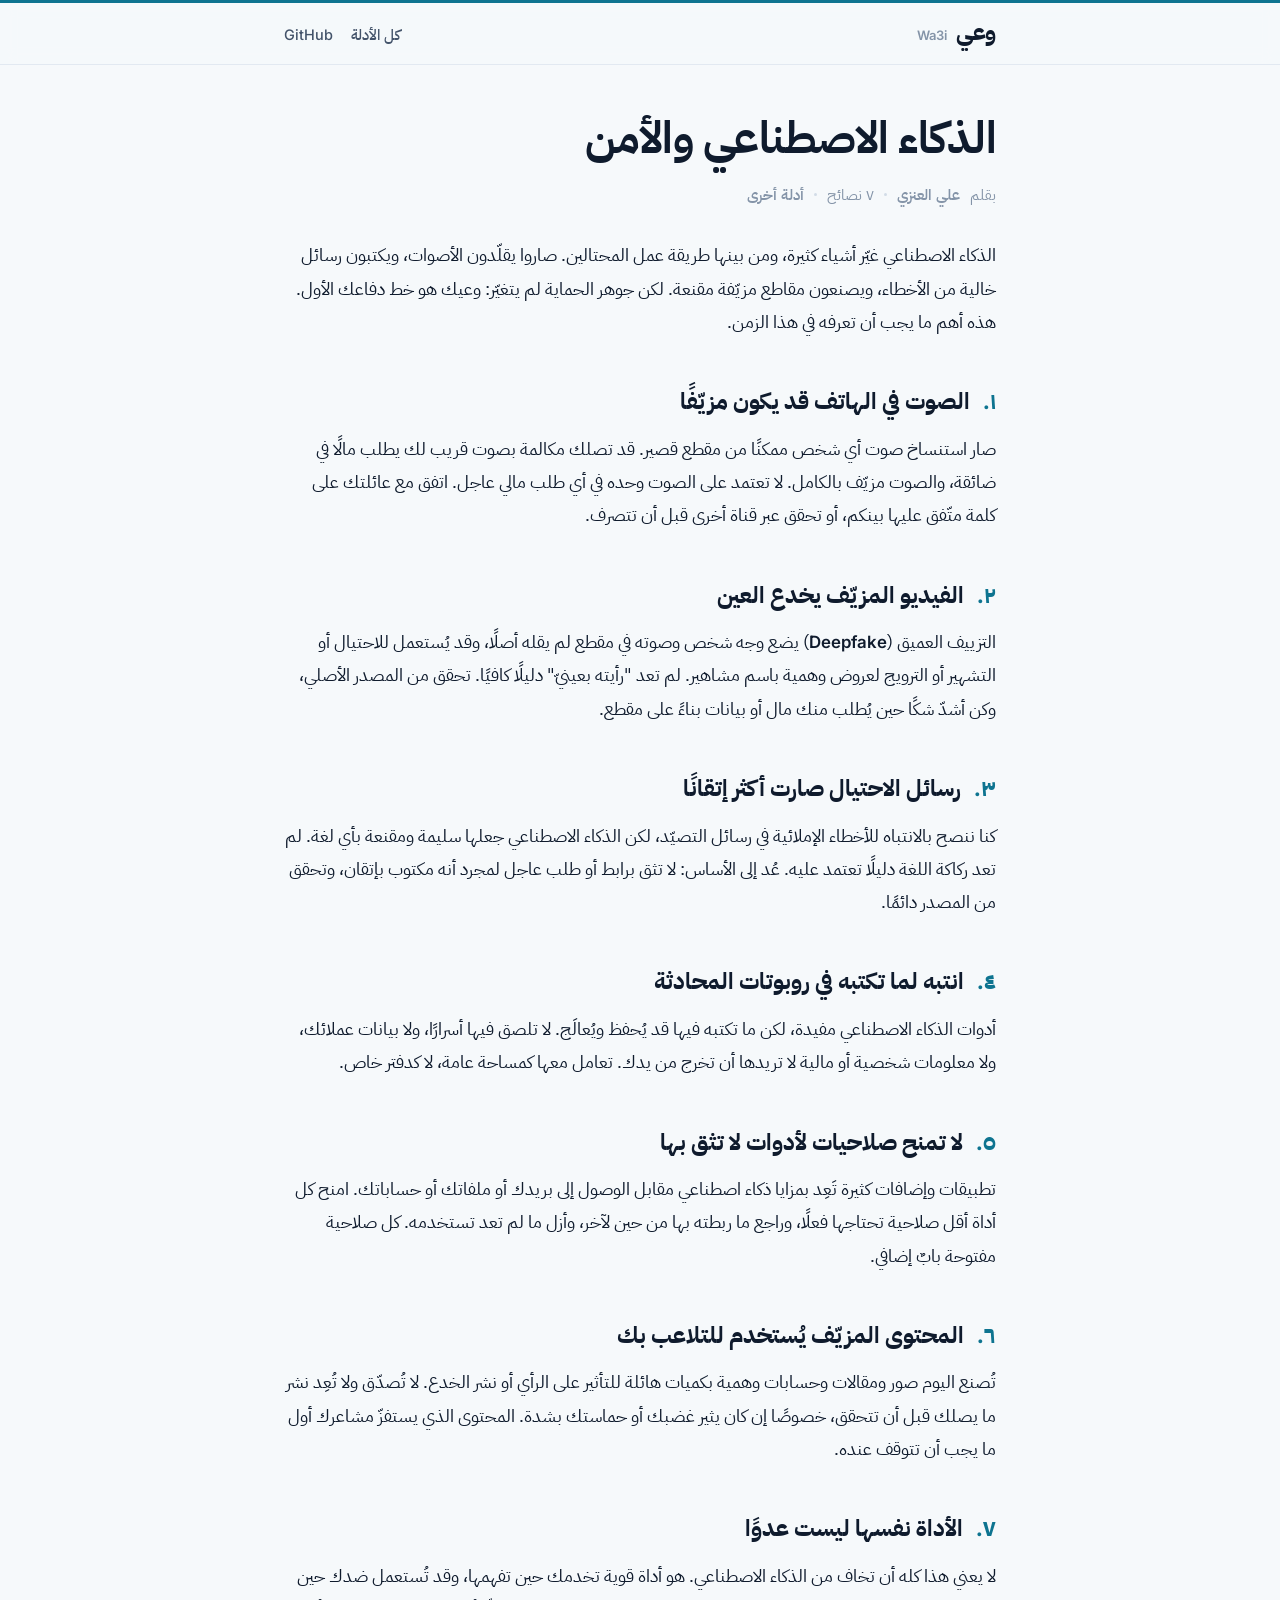
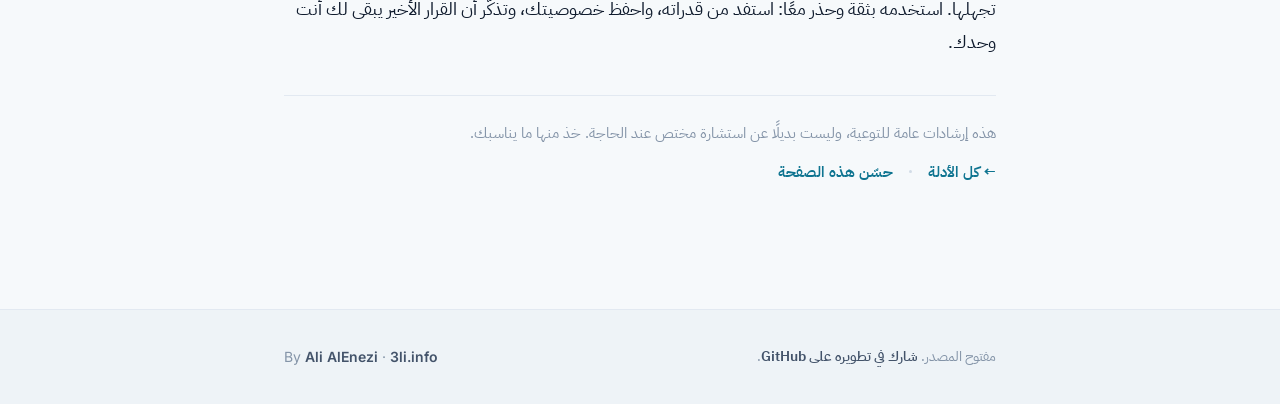
==== content/ai-security.html @ 2d537840 "Enrich the whole guide and rewrite it in a human, natural Arabic voice - Concepts expanded 10 to 20," ====
<!doctype html>
<html lang="ar" dir="rtl"><head>
<meta charset="utf-8">
<meta name="viewport" content="width=device-width, initial-scale=1">
<title>الذكاء الاصطناعي والأمن | وعي</title>
<meta name="description" content="سبع نصائح لزمن الذكاء الاصطناعي: من الأصوات والفيديوهات المزيّفة ورسائل الاحتيال المتقنة، إلى ما يجب ألا تكتبه في روبوتات المحادثة.">
<meta property="og:title" content="الذكاء الاصطناعي والأمن | وعي">
<meta property="og:description" content="سبع نصائح لزمن الذكاء الاصطناعي: من الأصوات والفيديوهات المزيّفة ورسائل الاحتيال المتقنة، إلى ما يجب ألا تكتبه في روبوتات المحادثة.">
<meta property="og:type" content="website">
<meta property="og:locale" content="ar_AR">
<meta property="og:image" content="https://siteq8.github.io/Wa3i/og.png">
<meta name="twitter:card" content="summary_large_image">
<meta name="twitter:image" content="https://siteq8.github.io/Wa3i/og.png">
<link rel="preconnect" href="https://fonts.googleapis.com">
<link rel="preconnect" href="https://fonts.gstatic.com" crossorigin>
<link href="https://fonts.googleapis.com/css2?family=IBM+Plex+Sans+Arabic:wght@400;500;600;700&family=Inter:wght@400;500;600;700&display=swap" rel="stylesheet">
<link rel="stylesheet" href="../style.css">
</head>
<body>
<div class="topbar"><div class="wrap"><a class="brand" href="../"><span class="ar-name">وعي</span><span class="lat">Wa3i</span></a><nav class="topnav"><a href="../">كل الأدلة</a><a href="https://github.com/SiteQ8/Wa3i">GitHub</a></nav></div></div>
<main class="wrap prose">
<h1>الذكاء الاصطناعي والأمن</h1>
<div class="byline">بقلم <a href="https://github.com/SiteQ8">علي العنزي</a><span class="dot"></span>٧ نصائح<span class="dot"></span><a href="../">أدلة أخرى</a></div>
<p>الذكاء الاصطناعي غيّر أشياء كثيرة، ومن بينها طريقة عمل المحتالين. صاروا يقلّدون الأصوات، ويكتبون رسائل خالية من الأخطاء، ويصنعون مقاطع مزيّفة مقنعة. لكن جوهر الحماية لم يتغيّر: وعيك هو خط دفاعك الأول. هذه أهم ما يجب أن تعرفه في هذا الزمن.</p>
<h2><span class="n">١.</span> الصوت في الهاتف قد يكون مزيّفًا</h2>
<p>صار استنساخ صوت أي شخص ممكنًا من مقطع قصير. قد تصلك مكالمة بصوت قريب لك يطلب مالًا في ضائقة، والصوت مزيّف بالكامل. لا تعتمد على الصوت وحده في أي طلب مالي عاجل. اتفق مع عائلتك على كلمة متّفق عليها بينكم، أو تحقق عبر قناة أخرى قبل أن تتصرف.</p>
<h2><span class="n">٢.</span> الفيديو المزيّف يخدع العين</h2>
<p>التزييف العميق (<span class="en">Deepfake</span>) يضع وجه شخص وصوته في مقطع لم يقله أصلًا، وقد يُستعمل للاحتيال أو التشهير أو الترويج لعروض وهمية باسم مشاهير. لم تعد "رأيته بعينيّ" دليلًا كافيًا. تحقق من المصدر الأصلي، وكن أشدّ شكًا حين يُطلب منك مال أو بيانات بناءً على مقطع.</p>
<h2><span class="n">٣.</span> رسائل الاحتيال صارت أكثر إتقانًا</h2>
<p>كنا ننصح بالانتباه للأخطاء الإملائية في رسائل التصيّد، لكن الذكاء الاصطناعي جعلها سليمة ومقنعة بأي لغة. لم تعد ركاكة اللغة دليلًا تعتمد عليه. عُد إلى الأساس: لا تثق برابط أو طلب عاجل لمجرد أنه مكتوب بإتقان، وتحقق من المصدر دائمًا.</p>
<h2><span class="n">٤.</span> انتبه لما تكتبه في روبوتات المحادثة</h2>
<p>أدوات الذكاء الاصطناعي مفيدة، لكن ما تكتبه فيها قد يُحفظ ويُعالَج. لا تلصق فيها أسرارًا، ولا بيانات عملائك، ولا معلومات شخصية أو مالية لا تريدها أن تخرج من يدك. تعامل معها كمساحة عامة، لا كدفتر خاص.</p>
<h2><span class="n">٥.</span> لا تمنح صلاحيات لأدوات لا تثق بها</h2>
<p>تطبيقات وإضافات كثيرة تَعِد بمزايا ذكاء اصطناعي مقابل الوصول إلى بريدك أو ملفاتك أو حساباتك. امنح كل أداة أقل صلاحية تحتاجها فعلًا، وراجع ما ربطته بها من حين لآخر، وأزل ما لم تعد تستخدمه. كل صلاحية مفتوحة بابٌ إضافي.</p>
<h2><span class="n">٦.</span> المحتوى المزيّف يُستخدم للتلاعب بك</h2>
<p>تُصنع اليوم صور ومقالات وحسابات وهمية بكميات هائلة للتأثير على الرأي أو نشر الخدع. لا تُصدّق ولا تُعِد نشر ما يصلك قبل أن تتحقق، خصوصًا إن كان يثير غضبك أو حماستك بشدة. المحتوى الذي يستفزّ مشاعرك أول ما يجب أن تتوقف عنده.</p>
<h2><span class="n">٧.</span> الأداة نفسها ليست عدوًا</h2>
<p>لا يعني هذا كله أن تخاف من الذكاء الاصطناعي. هو أداة قوية تخدمك حين تفهمها، وقد تُستعمل ضدك حين تجهلها. استخدمه بثقة وحذر معًا: استفد من قدراته، واحفظ خصوصيتك، وتذكّر أن القرار الأخير يبقى لك أنت وحدك.</p>
<div class="pagefoot"><div class="row"><span class="grow">هذه إرشادات عامة للتوعية، وليست بديلًا عن استشارة مختص عند الحاجة. خذ منها ما يناسبك.</span></div><div class="row" style="margin-top:12px"><a href="../">&larr; كل الأدلة</a><span class="dot" style="width:3px;height:3px;border-radius:50%;background:var(--line2)"></span><a href="https://github.com/SiteQ8/Wa3i/edit/main/content/ai-security.md">حسّن هذه الصفحة</a></div></div>
</main>
<footer class="sitefoot"><div class="wrap"><span>مفتوح المصدر. <a href="https://github.com/SiteQ8/Wa3i">شارك في تطويره على GitHub</a>.</span><span class="lat">By <a href="https://github.com/SiteQ8">Ali AlEnezi</a> &middot; <a href="https://3li.info">3li.info</a></span></div></footer>
</body></html>
---- style.css ----
:root{
  --bg:#f6f9fb; --bg2:#eef3f7; --surface:#ffffff; --ink:#0f1b2d; --soft:#43536a;
  --muted:#8494a8; --line:#e2e9f1; --line2:#d2dce7;
  --teal:#0e7490; --teal-soft:#0891b2; --teal-wash:#e6f3f7; --teal-mid:#7cc3d6;
  --amber:#ea580c; --amber-soft:#f97316; --amber-wash:#fff2e8;
  --ar:'IBM Plex Sans Arabic','Cairo','Segoe UI',Tahoma,sans-serif;
  --latin:'Inter','IBM Plex Sans Arabic',-apple-system,Segoe UI,sans-serif;
}
*{margin:0;padding:0;box-sizing:border-box}
html{scroll-behavior:smooth;-webkit-text-size-adjust:100%}
body{background:var(--bg);color:var(--ink);font-family:var(--ar);font-size:18px;line-height:1.85;-webkit-font-smoothing:antialiased;text-align:right}
a{color:var(--teal);text-decoration:none}
a:hover{text-decoration:underline}
.wrap{max-width:760px;margin:0 auto;padding:0 24px}
.en{font-family:var(--latin);direction:ltr;unicode-bidi:isolate;font-weight:600;font-size:.94em}

/* top bar */
.topbar{border-top:3px solid var(--teal);background:rgba(246,249,251,.9);-webkit-backdrop-filter:blur(8px);backdrop-filter:blur(8px);border-bottom:1px solid var(--line);position:sticky;top:0;z-index:30}
.topbar .wrap{display:flex;align-items:center;justify-content:space-between;gap:14px;min-height:60px;padding-top:9px;padding-bottom:9px}
.brand{display:flex;align-items:baseline;gap:9px;white-space:nowrap}
.brand .ar-name{font-weight:700;font-size:23px;color:var(--ink);letter-spacing:-.3px}
.brand .lat{font-family:var(--latin);font-size:13px;color:var(--muted);font-weight:600}
.brand:hover{text-decoration:none}
.brand:hover .ar-name{color:var(--teal)}
.topnav{white-space:nowrap;flex:none}
.topnav a{font-family:var(--latin);color:var(--soft);font-size:14.5px;font-weight:500;margin-right:18px}
.topnav a:first-child{margin-right:0}
.topnav a:hover{color:var(--teal);text-decoration:none}

/* landing hero + banner */
.hero{padding:52px 0 8px}
.kicker{display:inline-block;font-size:13.5px;font-weight:600;color:var(--teal);background:var(--teal-wash);border-radius:22px;padding:6px 15px;margin-bottom:20px}
h1{font-weight:700;font-size:44px;line-height:1.25;letter-spacing:-.5px}
.hero .lede{color:var(--soft);font-size:20px;margin-top:18px;max-width:60ch}

.banner{margin:30px 0 8px;background:linear-gradient(135deg,var(--amber-wash),#fff);border:1px solid #f6cba3;border-right:5px solid var(--amber);border-radius:16px;padding:24px 26px}
.banner .tag{display:inline-block;font-family:var(--latin);font-size:12px;font-weight:700;letter-spacing:.5px;color:#fff;background:var(--amber);border-radius:6px;padding:3px 10px;margin-bottom:12px}
.banner h2{font-size:26px;font-weight:700;color:#7c2d12;line-height:1.35}
.banner p{color:#9a3412;font-size:16.5px;margin-top:10px;max-width:62ch}
.banner .cta{display:inline-block;margin-top:16px;background:var(--amber);color:#fff;font-weight:600;font-size:15.5px;border-radius:11px;padding:11px 20px;transition:.15s}
.banner .cta:hover{background:var(--amber-soft);text-decoration:none}

/* section heads */
.sec-head{margin:44px 0 18px}
.sec-eyebrow{font-family:var(--latin);color:var(--teal);font-size:12.5px;letter-spacing:1px;text-transform:uppercase;font-weight:600}
.sec-title{font-size:26px;font-weight:700;margin-top:6px}

/* collection cards */
.cards{display:flex;flex-direction:column;gap:14px}
.card{display:block;background:var(--surface);border:1px solid var(--line);border-radius:15px;padding:22px 24px;transition:.16s}
.card:hover{border-color:var(--teal-mid);box-shadow:0 10px 34px -16px rgba(14,116,144,.4);transform:translateY(-2px);text-decoration:none}
.card.feat{border-right:5px solid var(--amber);background:linear-gradient(135deg,var(--amber-wash),var(--surface) 55%)}
.card .emoji{font-size:25px;line-height:1;margin-bottom:12px;display:block}
.card h3{font-size:22px;font-weight:700;color:var(--ink);margin-bottom:7px}
.card .featpill{font-family:var(--latin);font-size:11px;font-weight:700;color:#fff;background:var(--amber);border-radius:6px;padding:2px 9px;margin-right:8px;vertical-align:middle}
.card p{color:var(--soft);font-size:16px;line-height:1.75;margin:0}
.card .go{color:var(--teal);font-weight:600;font-size:14.5px;margin-top:14px;display:inline-block}

/* prose (content pages) */
.prose{padding-top:46px;padding-bottom:24px}
.byline{color:var(--muted);font-size:14.5px;font-family:var(--latin);margin:16px 0 30px;display:flex;gap:10px;align-items:center;flex-wrap:wrap;direction:rtl}
.byline a{color:var(--muted);font-weight:600}
.byline .dot{width:3px;height:3px;border-radius:50%;background:var(--line2)}
.prose p{margin:0 0 20px;color:var(--ink)}
.prose h2{font-size:23px;font-weight:700;line-height:1.5;margin:38px 0 12px;padding-top:8px;color:var(--ink)}
.prose h2 .n{color:var(--teal);font-family:var(--latin);font-weight:700;margin-left:8px}
.prose strong{font-weight:700}
.prose hr{border:0;border-top:1px solid var(--line);margin:34px 0}

/* glossary */
.gsearch{position:sticky;top:60px;z-index:20;background:var(--bg);padding:16px 0 12px;margin-bottom:8px}
.gsearch input{width:100%;font-family:var(--ar);font-size:16.5px;color:var(--ink);background:var(--surface);border:1px solid var(--line2);border-radius:12px;padding:13px 16px;outline:none;text-align:right}
.gsearch input:focus{border-color:var(--teal-mid)}
.gsearch input::placeholder{color:var(--muted)}
.gcount{color:var(--muted);font-size:14px;font-family:var(--latin);margin:6px 2px 16px}
.gcount b{color:var(--ink)}
.terms{display:flex;flex-direction:column;gap:10px;padding-bottom:20px}
.term{background:var(--surface);border:1px solid var(--line);border-radius:13px;padding:15px 18px}
.term .head{display:flex;align-items:baseline;gap:12px;flex-wrap:wrap}
.term .en-term{font-family:var(--latin);direction:ltr;font-weight:700;font-size:16px;color:var(--teal)}
.term .ar-term{font-weight:700;font-size:17px;color:var(--ink)}
.term .def{color:var(--soft);font-size:15.5px;margin-top:6px;line-height:1.7}
.gempty{display:none;text-align:center;color:var(--muted);background:var(--surface);border:1px dashed var(--line2);border-radius:14px;padding:36px 20px}

/* page footer */
.pagefoot{border-top:1px solid var(--line);margin-top:36px;padding:24px 0 56px;color:var(--muted);font-size:14.5px}
.pagefoot .row{display:flex;gap:16px;flex-wrap:wrap;align-items:center}
.pagefoot .grow{flex:1;min-width:200px}
.pagefoot a{font-weight:600}

footer.sitefoot{border-top:1px solid var(--line);background:var(--bg2);padding:34px 0;margin-top:44px}
.sitefoot .wrap{color:var(--muted);font-size:14px;display:flex;justify-content:space-between;flex-wrap:wrap;gap:12px}
.sitefoot a{color:var(--soft);font-weight:600}
.sitefoot .lat{font-family:var(--latin)}

@media(max-width:560px){
  body{font-size:17px}
  h1{font-size:33px} .hero .lede{font-size:18px}
  .sec-title{font-size:22px} .banner h2{font-size:22px}
  .brand .ar-name{font-size:20px}
  .prose h2{font-size:21px}
  .gsearch{top:59px}
}

/* banner dual CTA */
.banner-cta{display:flex;gap:12px;flex-wrap:wrap;margin-top:16px}
.banner .cta{margin-top:0}
.banner .cta.ghost{background:transparent;color:var(--amber);border:1px solid var(--amber)}
.banner .cta.ghost:hover{background:var(--amber-wash)}

/* October checklist callout on the october page */
.callout{display:flex;align-items:center;gap:14px;background:var(--amber-wash);border:1px solid #f6cba3;border-right:5px solid var(--amber);border-radius:14px;padding:16px 20px;margin:0 0 28px;color:#9a3412}
.callout:hover{text-decoration:none;background:#ffe8d6}
.callout .cico{font-size:24px;flex:none}
.callout b{color:#7c2d12}
.callout .cgo{margin-right:auto;color:var(--amber);font-weight:700;font-size:20px;flex:none}

/* printable checklist page */
.checklist{padding-top:40px;padding-bottom:40px}
.cl-head{text-align:center;margin-bottom:26px}
.cl-badge{display:inline-block;font-family:var(--latin);font-size:12px;font-weight:700;letter-spacing:.5px;color:#fff;background:var(--amber);border-radius:6px;padding:3px 11px;margin-bottom:14px}
.cl-head h1{font-size:34px;line-height:1.3}
.cl-sub{color:var(--soft);font-size:16.5px;margin-top:10px;max-width:52ch;margin-inline:auto}
.printbtn{margin-top:20px;font-family:var(--ar);cursor:pointer;background:var(--teal);color:#fff;border:0;border-radius:11px;padding:11px 22px;font-size:15.5px;font-weight:600;transition:.15s}
.printbtn:hover{background:var(--teal-soft)}
.cl-list{list-style:none;display:flex;flex-direction:column;gap:12px;max-width:600px;margin:0 auto}
.cl-list li{background:var(--surface);border:1px solid var(--line);border-radius:13px}
.cl-list label{display:flex;align-items:center;gap:14px;padding:16px 18px;cursor:pointer}
.cl-list input{position:absolute;opacity:0;width:0;height:0}
.cl-list .box{flex:none;width:26px;height:26px;border:2px solid var(--teal-mid);border-radius:7px;position:relative;transition:.15s}
.cl-list input:checked + .box{background:var(--teal);border-color:var(--teal)}
.cl-list input:checked + .box::after{content:"";position:absolute;top:3px;right:8px;width:6px;height:12px;border:solid #fff;border-width:0 2px 2px 0;transform:rotate(45deg)}
.cl-list .txt{font-size:17px;font-weight:500;color:var(--ink)}
.cl-list input:checked ~ .txt{color:var(--muted);text-decoration:line-through}
.cl-foot{text-align:center;color:var(--muted);font-size:14px;margin-top:28px;font-weight:600}
.cl-foot{font-family:var(--latin)}

@media print{
  body{background:#fff;font-size:14px}
  .noprint,.topbar,.printbtn,.sitefoot,.pagefoot{display:none !important}
  .checklist{padding:0}
  .cl-list li{break-inside:avoid;box-shadow:none}
  .cl-head h1{font-size:26px}
  a[href]::after{content:""}
}
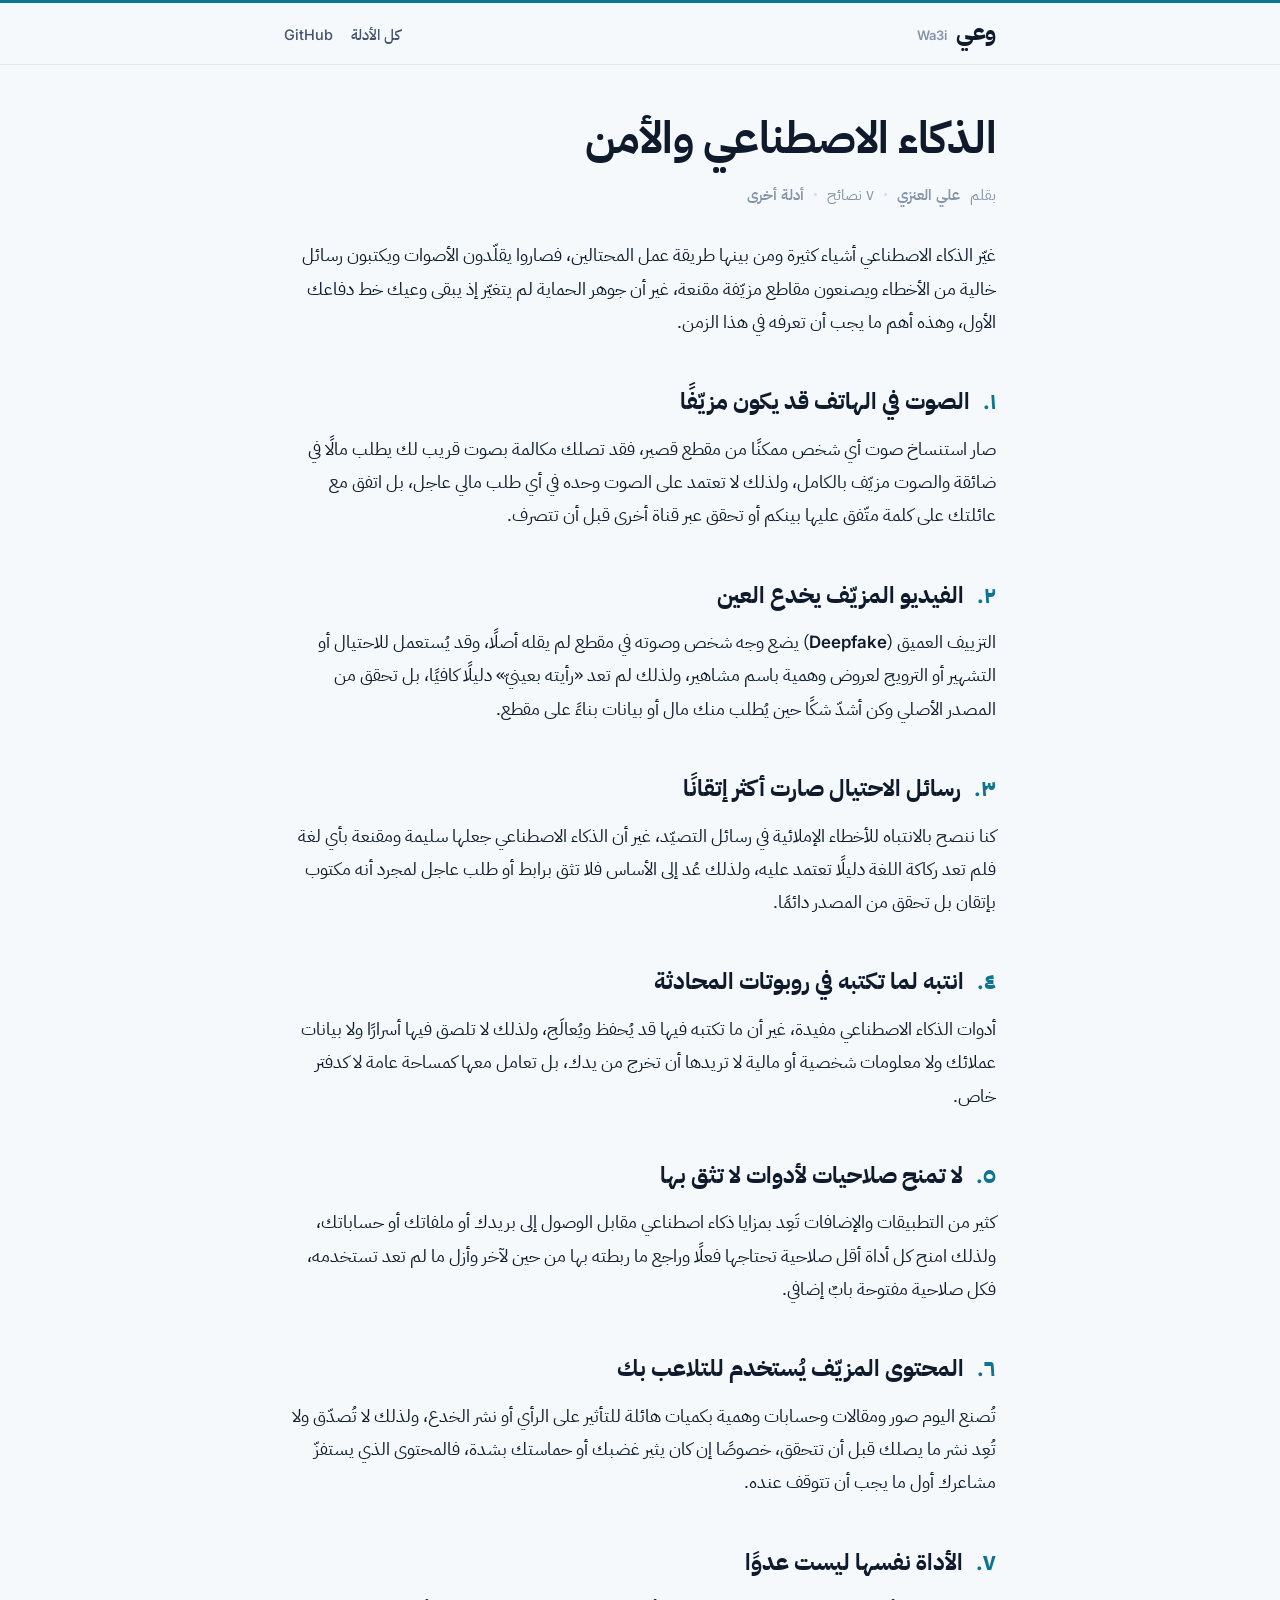
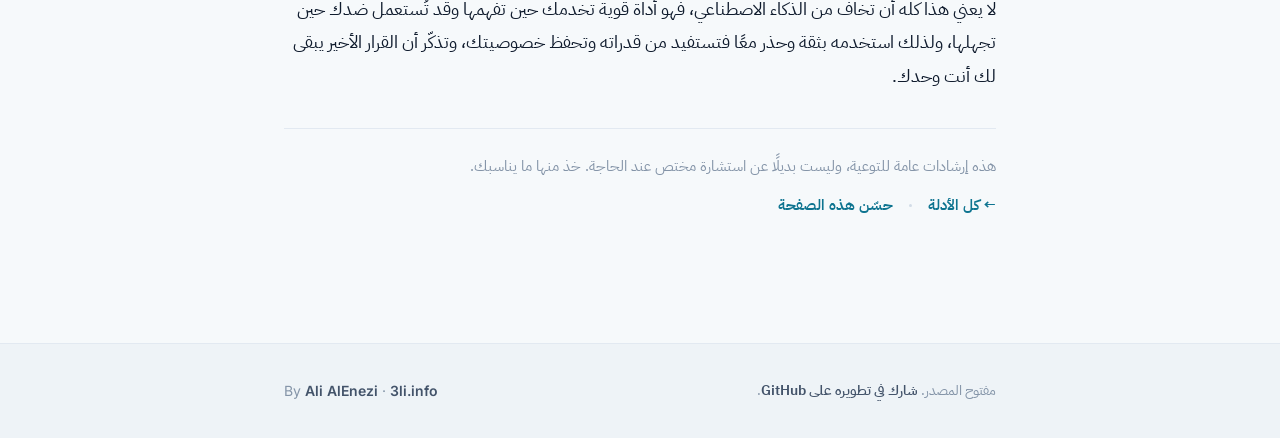
==== commit c0aaf12d: "Rewrite all Arabic content to follow proper sentence connection Arabic rule: no period in the middle" ====
--- a/content/ai-security.html
+++ b/content/ai-security.html
@@ -21,21 +21,21 @@
 <main class="wrap prose">
 <h1>الذكاء الاصطناعي والأمن</h1>
 <div class="byline">بقلم <a href="https://github.com/SiteQ8">علي العنزي</a><span class="dot"></span>٧ نصائح<span class="dot"></span><a href="../">أدلة أخرى</a></div>
-<p>الذكاء الاصطناعي غيّر أشياء كثيرة، ومن بينها طريقة عمل المحتالين. صاروا يقلّدون الأصوات، ويكتبون رسائل خالية من الأخطاء، ويصنعون مقاطع مزيّفة مقنعة. لكن جوهر الحماية لم يتغيّر: وعيك هو خط دفاعك الأول. هذه أهم ما يجب أن تعرفه في هذا الزمن.</p>
+<p>غيّر الذكاء الاصطناعي أشياء كثيرة ومن بينها طريقة عمل المحتالين، فصاروا يقلّدون الأصوات ويكتبون رسائل خالية من الأخطاء ويصنعون مقاطع مزيّفة مقنعة، غير أن جوهر الحماية لم يتغيّر إذ يبقى وعيك خط دفاعك الأول، وهذه أهم ما يجب أن تعرفه في هذا الزمن.</p>
 <h2><span class="n">١.</span> الصوت في الهاتف قد يكون مزيّفًا</h2>
-<p>صار استنساخ صوت أي شخص ممكنًا من مقطع قصير. قد تصلك مكالمة بصوت قريب لك يطلب مالًا في ضائقة، والصوت مزيّف بالكامل. لا تعتمد على الصوت وحده في أي طلب مالي عاجل. اتفق مع عائلتك على كلمة متّفق عليها بينكم، أو تحقق عبر قناة أخرى قبل أن تتصرف.</p>
+<p>صار استنساخ صوت أي شخص ممكنًا من مقطع قصير، فقد تصلك مكالمة بصوت قريب لك يطلب مالًا في ضائقة والصوت مزيّف بالكامل، ولذلك لا تعتمد على الصوت وحده في أي طلب مالي عاجل، بل اتفق مع عائلتك على كلمة متّفق عليها بينكم أو تحقق عبر قناة أخرى قبل أن تتصرف.</p>
 <h2><span class="n">٢.</span> الفيديو المزيّف يخدع العين</h2>
-<p>التزييف العميق (<span class="en">Deepfake</span>) يضع وجه شخص وصوته في مقطع لم يقله أصلًا، وقد يُستعمل للاحتيال أو التشهير أو الترويج لعروض وهمية باسم مشاهير. لم تعد "رأيته بعينيّ" دليلًا كافيًا. تحقق من المصدر الأصلي، وكن أشدّ شكًا حين يُطلب منك مال أو بيانات بناءً على مقطع.</p>
+<p>التزييف العميق (<span class="en">Deepfake</span>) يضع وجه شخص وصوته في مقطع لم يقله أصلًا، وقد يُستعمل للاحتيال أو التشهير أو الترويج لعروض وهمية باسم مشاهير، ولذلك لم تعد «رأيته بعينيّ» دليلًا كافيًا، بل تحقق من المصدر الأصلي وكن أشدّ شكًا حين يُطلب منك مال أو بيانات بناءً على مقطع.</p>
 <h2><span class="n">٣.</span> رسائل الاحتيال صارت أكثر إتقانًا</h2>
-<p>كنا ننصح بالانتباه للأخطاء الإملائية في رسائل التصيّد، لكن الذكاء الاصطناعي جعلها سليمة ومقنعة بأي لغة. لم تعد ركاكة اللغة دليلًا تعتمد عليه. عُد إلى الأساس: لا تثق برابط أو طلب عاجل لمجرد أنه مكتوب بإتقان، وتحقق من المصدر دائمًا.</p>
+<p>كنا ننصح بالانتباه للأخطاء الإملائية في رسائل التصيّد، غير أن الذكاء الاصطناعي جعلها سليمة ومقنعة بأي لغة فلم تعد ركاكة اللغة دليلًا تعتمد عليه، ولذلك عُد إلى الأساس فلا تثق برابط أو طلب عاجل لمجرد أنه مكتوب بإتقان بل تحقق من المصدر دائمًا.</p>
 <h2><span class="n">٤.</span> انتبه لما تكتبه في روبوتات المحادثة</h2>
-<p>أدوات الذكاء الاصطناعي مفيدة، لكن ما تكتبه فيها قد يُحفظ ويُعالَج. لا تلصق فيها أسرارًا، ولا بيانات عملائك، ولا معلومات شخصية أو مالية لا تريدها أن تخرج من يدك. تعامل معها كمساحة عامة، لا كدفتر خاص.</p>
+<p>أدوات الذكاء الاصطناعي مفيدة، غير أن ما تكتبه فيها قد يُحفظ ويُعالَج، ولذلك لا تلصق فيها أسرارًا ولا بيانات عملائك ولا معلومات شخصية أو مالية لا تريدها أن تخرج من يدك، بل تعامل معها كمساحة عامة لا كدفتر خاص.</p>
 <h2><span class="n">٥.</span> لا تمنح صلاحيات لأدوات لا تثق بها</h2>
-<p>تطبيقات وإضافات كثيرة تَعِد بمزايا ذكاء اصطناعي مقابل الوصول إلى بريدك أو ملفاتك أو حساباتك. امنح كل أداة أقل صلاحية تحتاجها فعلًا، وراجع ما ربطته بها من حين لآخر، وأزل ما لم تعد تستخدمه. كل صلاحية مفتوحة بابٌ إضافي.</p>
+<p>كثير من التطبيقات والإضافات تَعِد بمزايا ذكاء اصطناعي مقابل الوصول إلى بريدك أو ملفاتك أو حساباتك، ولذلك امنح كل أداة أقل صلاحية تحتاجها فعلًا وراجع ما ربطته بها من حين لآخر وأزل ما لم تعد تستخدمه، فكل صلاحية مفتوحة بابٌ إضافي.</p>
 <h2><span class="n">٦.</span> المحتوى المزيّف يُستخدم للتلاعب بك</h2>
-<p>تُصنع اليوم صور ومقالات وحسابات وهمية بكميات هائلة للتأثير على الرأي أو نشر الخدع. لا تُصدّق ولا تُعِد نشر ما يصلك قبل أن تتحقق، خصوصًا إن كان يثير غضبك أو حماستك بشدة. المحتوى الذي يستفزّ مشاعرك أول ما يجب أن تتوقف عنده.</p>
+<p>تُصنع اليوم صور ومقالات وحسابات وهمية بكميات هائلة للتأثير على الرأي أو نشر الخدع، ولذلك لا تُصدّق ولا تُعِد نشر ما يصلك قبل أن تتحقق، خصوصًا إن كان يثير غضبك أو حماستك بشدة، فالمحتوى الذي يستفزّ مشاعرك أول ما يجب أن تتوقف عنده.</p>
 <h2><span class="n">٧.</span> الأداة نفسها ليست عدوًا</h2>
-<p>لا يعني هذا كله أن تخاف من الذكاء الاصطناعي. هو أداة قوية تخدمك حين تفهمها، وقد تُستعمل ضدك حين تجهلها. استخدمه بثقة وحذر معًا: استفد من قدراته، واحفظ خصوصيتك، وتذكّر أن القرار الأخير يبقى لك أنت وحدك.</p>
+<p>لا يعني هذا كله أن تخاف من الذكاء الاصطناعي، فهو أداة قوية تخدمك حين تفهمها وقد تُستعمل ضدك حين تجهلها، ولذلك استخدمه بثقة وحذر معًا فتستفيد من قدراته وتحفظ خصوصيتك، وتذكّر أن القرار الأخير يبقى لك أنت وحدك.</p>
 <div class="pagefoot"><div class="row"><span class="grow">هذه إرشادات عامة للتوعية، وليست بديلًا عن استشارة مختص عند الحاجة. خذ منها ما يناسبك.</span></div><div class="row" style="margin-top:12px"><a href="../">&larr; كل الأدلة</a><span class="dot" style="width:3px;height:3px;border-radius:50%;background:var(--line2)"></span><a href="https://github.com/SiteQ8/Wa3i/edit/main/content/ai-security.md">حسّن هذه الصفحة</a></div></div>
 </main>
 <footer class="sitefoot"><div class="wrap"><span>مفتوح المصدر. <a href="https://github.com/SiteQ8/Wa3i">شارك في تطويره على GitHub</a>.</span><span class="lat">By <a href="https://github.com/SiteQ8">Ali AlEnezi</a> &middot; <a href="https://3li.info">3li.info</a></span></div></footer>
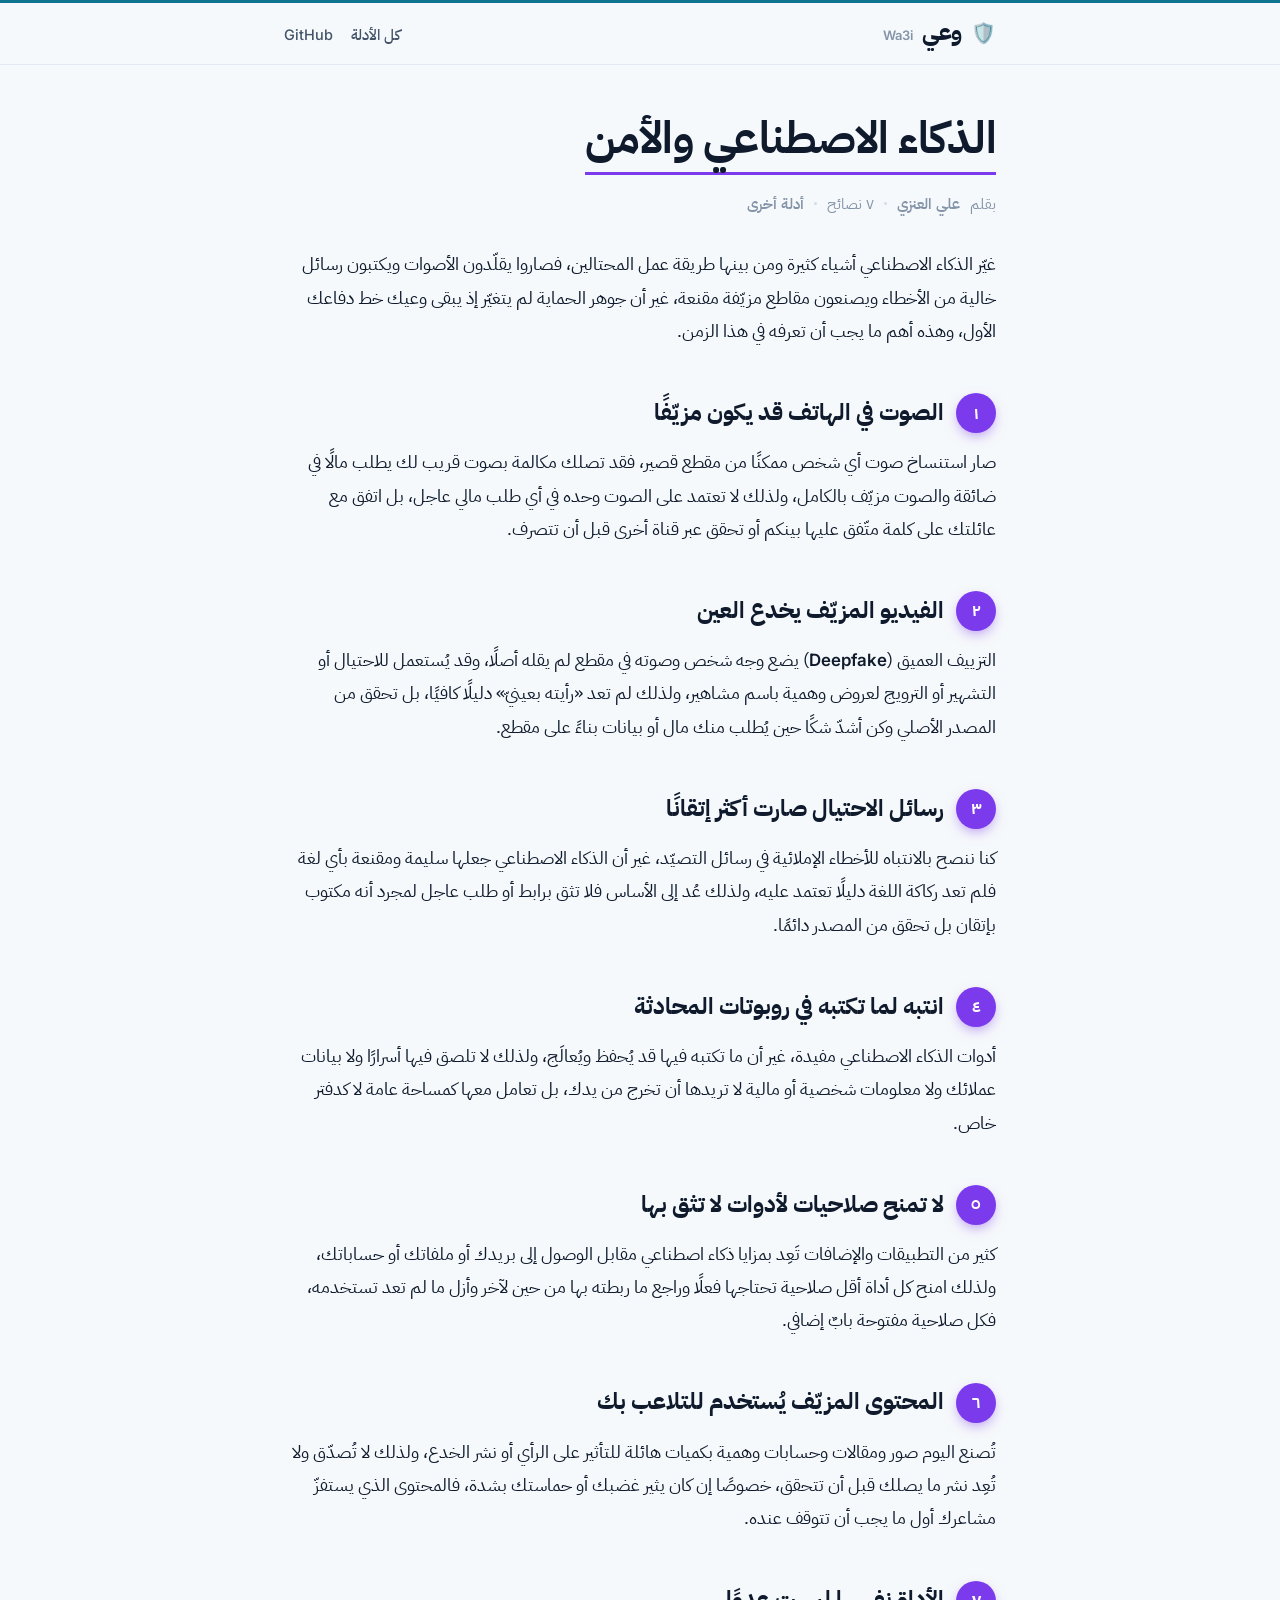
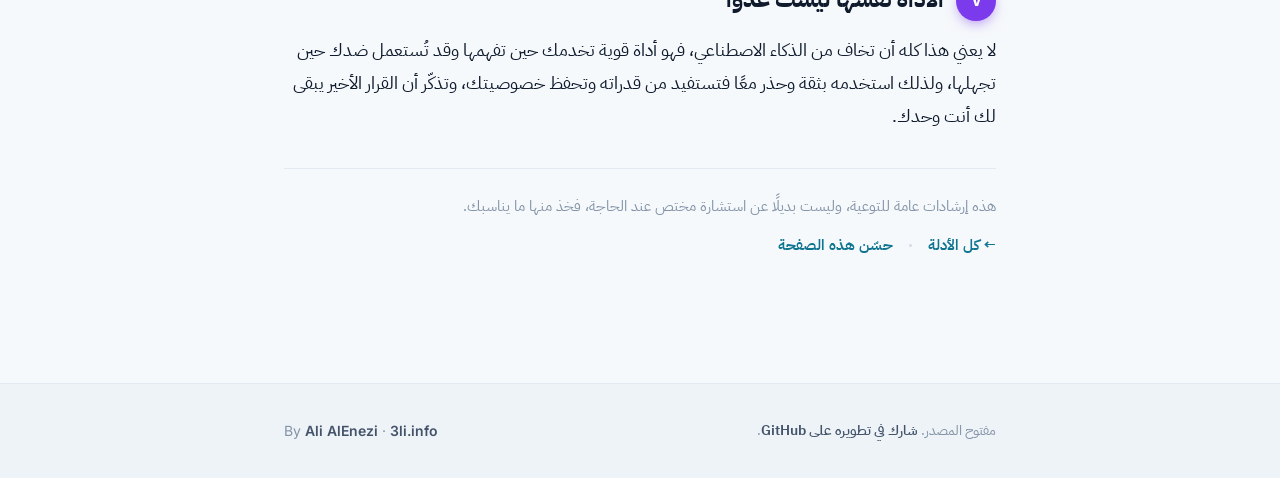
==== commit 34dcb83b: "Make the UX fun: color, motion, gamified checklist, and a phishing quiz game - A phishing quiz game:" ====
--- a/content/ai-security.html
+++ b/content/ai-security.html
@@ -17,26 +17,200 @@
 <link rel="stylesheet" href="../style.css">
 </head>
 <body>
-<div class="topbar"><div class="wrap"><a class="brand" href="../"><span class="ar-name">وعي</span><span class="lat">Wa3i</span></a><nav class="topnav"><a href="../">كل الأدلة</a><a href="https://github.com/SiteQ8/Wa3i">GitHub</a></nav></div></div>
-<main class="wrap prose">
+<div class="progress" id="progress"></div>
+<button class="totop" id="totop" aria-label="أعلى الصفحة">↑</button>
+<div class="topbar"><div class="wrap"><a class="brand" href="../"><span class="logo">🛡️</span><span class="ar-name">وعي</span><span class="lat">Wa3i</span></a><nav class="topnav"><a href="../">كل الأدلة</a><a href="https://github.com/SiteQ8/Wa3i">GitHub</a></nav></div></div>
+<main class="wrap prose" style="--cat:#7c3aed">
 <h1>الذكاء الاصطناعي والأمن</h1>
 <div class="byline">بقلم <a href="https://github.com/SiteQ8">علي العنزي</a><span class="dot"></span>٧ نصائح<span class="dot"></span><a href="../">أدلة أخرى</a></div>
-<p>غيّر الذكاء الاصطناعي أشياء كثيرة ومن بينها طريقة عمل المحتالين، فصاروا يقلّدون الأصوات ويكتبون رسائل خالية من الأخطاء ويصنعون مقاطع مزيّفة مقنعة، غير أن جوهر الحماية لم يتغيّر إذ يبقى وعيك خط دفاعك الأول، وهذه أهم ما يجب أن تعرفه في هذا الزمن.</p>
-<h2><span class="n">١.</span> الصوت في الهاتف قد يكون مزيّفًا</h2>
-<p>صار استنساخ صوت أي شخص ممكنًا من مقطع قصير، فقد تصلك مكالمة بصوت قريب لك يطلب مالًا في ضائقة والصوت مزيّف بالكامل، ولذلك لا تعتمد على الصوت وحده في أي طلب مالي عاجل، بل اتفق مع عائلتك على كلمة متّفق عليها بينكم أو تحقق عبر قناة أخرى قبل أن تتصرف.</p>
-<h2><span class="n">٢.</span> الفيديو المزيّف يخدع العين</h2>
-<p>التزييف العميق (<span class="en">Deepfake</span>) يضع وجه شخص وصوته في مقطع لم يقله أصلًا، وقد يُستعمل للاحتيال أو التشهير أو الترويج لعروض وهمية باسم مشاهير، ولذلك لم تعد «رأيته بعينيّ» دليلًا كافيًا، بل تحقق من المصدر الأصلي وكن أشدّ شكًا حين يُطلب منك مال أو بيانات بناءً على مقطع.</p>
-<h2><span class="n">٣.</span> رسائل الاحتيال صارت أكثر إتقانًا</h2>
-<p>كنا ننصح بالانتباه للأخطاء الإملائية في رسائل التصيّد، غير أن الذكاء الاصطناعي جعلها سليمة ومقنعة بأي لغة فلم تعد ركاكة اللغة دليلًا تعتمد عليه، ولذلك عُد إلى الأساس فلا تثق برابط أو طلب عاجل لمجرد أنه مكتوب بإتقان بل تحقق من المصدر دائمًا.</p>
-<h2><span class="n">٤.</span> انتبه لما تكتبه في روبوتات المحادثة</h2>
-<p>أدوات الذكاء الاصطناعي مفيدة، غير أن ما تكتبه فيها قد يُحفظ ويُعالَج، ولذلك لا تلصق فيها أسرارًا ولا بيانات عملائك ولا معلومات شخصية أو مالية لا تريدها أن تخرج من يدك، بل تعامل معها كمساحة عامة لا كدفتر خاص.</p>
-<h2><span class="n">٥.</span> لا تمنح صلاحيات لأدوات لا تثق بها</h2>
-<p>كثير من التطبيقات والإضافات تَعِد بمزايا ذكاء اصطناعي مقابل الوصول إلى بريدك أو ملفاتك أو حساباتك، ولذلك امنح كل أداة أقل صلاحية تحتاجها فعلًا وراجع ما ربطته بها من حين لآخر وأزل ما لم تعد تستخدمه، فكل صلاحية مفتوحة بابٌ إضافي.</p>
-<h2><span class="n">٦.</span> المحتوى المزيّف يُستخدم للتلاعب بك</h2>
-<p>تُصنع اليوم صور ومقالات وحسابات وهمية بكميات هائلة للتأثير على الرأي أو نشر الخدع، ولذلك لا تُصدّق ولا تُعِد نشر ما يصلك قبل أن تتحقق، خصوصًا إن كان يثير غضبك أو حماستك بشدة، فالمحتوى الذي يستفزّ مشاعرك أول ما يجب أن تتوقف عنده.</p>
-<h2><span class="n">٧.</span> الأداة نفسها ليست عدوًا</h2>
-<p>لا يعني هذا كله أن تخاف من الذكاء الاصطناعي، فهو أداة قوية تخدمك حين تفهمها وقد تُستعمل ضدك حين تجهلها، ولذلك استخدمه بثقة وحذر معًا فتستفيد من قدراته وتحفظ خصوصيتك، وتذكّر أن القرار الأخير يبقى لك أنت وحدك.</p>
-<div class="pagefoot"><div class="row"><span class="grow">هذه إرشادات عامة للتوعية، وليست بديلًا عن استشارة مختص عند الحاجة. خذ منها ما يناسبك.</span></div><div class="row" style="margin-top:12px"><a href="../">&larr; كل الأدلة</a><span class="dot" style="width:3px;height:3px;border-radius:50%;background:var(--line2)"></span><a href="https://github.com/SiteQ8/Wa3i/edit/main/content/ai-security.md">حسّن هذه الصفحة</a></div></div>
+<p class="reveal">غيّر الذكاء الاصطناعي أشياء كثيرة ومن بينها طريقة عمل المحتالين، فصاروا يقلّدون الأصوات ويكتبون رسائل خالية من الأخطاء ويصنعون مقاطع مزيّفة مقنعة، غير أن جوهر الحماية لم يتغيّر إذ يبقى وعيك خط دفاعك الأول، وهذه أهم ما يجب أن تعرفه في هذا الزمن.</p>
+<h2 class="reveal"><span class="n">١</span> الصوت في الهاتف قد يكون مزيّفًا</h2>
+<p class="reveal">صار استنساخ صوت أي شخص ممكنًا من مقطع قصير، فقد تصلك مكالمة بصوت قريب لك يطلب مالًا في ضائقة والصوت مزيّف بالكامل، ولذلك لا تعتمد على الصوت وحده في أي طلب مالي عاجل، بل اتفق مع عائلتك على كلمة متّفق عليها بينكم أو تحقق عبر قناة أخرى قبل أن تتصرف.</p>
+<h2 class="reveal"><span class="n">٢</span> الفيديو المزيّف يخدع العين</h2>
+<p class="reveal">التزييف العميق (<span class="en">Deepfake</span>) يضع وجه شخص وصوته في مقطع لم يقله أصلًا، وقد يُستعمل للاحتيال أو التشهير أو الترويج لعروض وهمية باسم مشاهير، ولذلك لم تعد «رأيته بعينيّ» دليلًا كافيًا، بل تحقق من المصدر الأصلي وكن أشدّ شكًا حين يُطلب منك مال أو بيانات بناءً على مقطع.</p>
+<h2 class="reveal"><span class="n">٣</span> رسائل الاحتيال صارت أكثر إتقانًا</h2>
+<p class="reveal">كنا ننصح بالانتباه للأخطاء الإملائية في رسائل التصيّد، غير أن الذكاء الاصطناعي جعلها سليمة ومقنعة بأي لغة فلم تعد ركاكة اللغة دليلًا تعتمد عليه، ولذلك عُد إلى الأساس فلا تثق برابط أو طلب عاجل لمجرد أنه مكتوب بإتقان بل تحقق من المصدر دائمًا.</p>
+<h2 class="reveal"><span class="n">٤</span> انتبه لما تكتبه في روبوتات المحادثة</h2>
+<p class="reveal">أدوات الذكاء الاصطناعي مفيدة، غير أن ما تكتبه فيها قد يُحفظ ويُعالَج، ولذلك لا تلصق فيها أسرارًا ولا بيانات عملائك ولا معلومات شخصية أو مالية لا تريدها أن تخرج من يدك، بل تعامل معها كمساحة عامة لا كدفتر خاص.</p>
+<h2 class="reveal"><span class="n">٥</span> لا تمنح صلاحيات لأدوات لا تثق بها</h2>
+<p class="reveal">كثير من التطبيقات والإضافات تَعِد بمزايا ذكاء اصطناعي مقابل الوصول إلى بريدك أو ملفاتك أو حساباتك، ولذلك امنح كل أداة أقل صلاحية تحتاجها فعلًا وراجع ما ربطته بها من حين لآخر وأزل ما لم تعد تستخدمه، فكل صلاحية مفتوحة بابٌ إضافي.</p>
+<h2 class="reveal"><span class="n">٦</span> المحتوى المزيّف يُستخدم للتلاعب بك</h2>
+<p class="reveal">تُصنع اليوم صور ومقالات وحسابات وهمية بكميات هائلة للتأثير على الرأي أو نشر الخدع، ولذلك لا تُصدّق ولا تُعِد نشر ما يصلك قبل أن تتحقق، خصوصًا إن كان يثير غضبك أو حماستك بشدة، فالمحتوى الذي يستفزّ مشاعرك أول ما يجب أن تتوقف عنده.</p>
+<h2 class="reveal"><span class="n">٧</span> الأداة نفسها ليست عدوًا</h2>
+<p class="reveal">لا يعني هذا كله أن تخاف من الذكاء الاصطناعي، فهو أداة قوية تخدمك حين تفهمها وقد تُستعمل ضدك حين تجهلها، ولذلك استخدمه بثقة وحذر معًا فتستفيد من قدراته وتحفظ خصوصيتك، وتذكّر أن القرار الأخير يبقى لك أنت وحدك.</p>
+<div class="pagefoot"><div class="row"><span class="grow">هذه إرشادات عامة للتوعية، وليست بديلًا عن استشارة مختص عند الحاجة، فخذ منها ما يناسبك.</span></div><div class="row" style="margin-top:12px"><a href="../">&larr; كل الأدلة</a><span class="fdot"></span><a href="https://github.com/SiteQ8/Wa3i/edit/main/content/ai-security.md">حسّن هذه الصفحة</a></div></div>
 </main>
 <footer class="sitefoot"><div class="wrap"><span>مفتوح المصدر. <a href="https://github.com/SiteQ8/Wa3i">شارك في تطويره على GitHub</a>.</span><span class="lat">By <a href="https://github.com/SiteQ8">Ali AlEnezi</a> &middot; <a href="https://3li.info">3li.info</a></span></div></footer>
+<script>(function () {
+  var d = document, root = d.documentElement;
+  root.classList.add("js");
+  var AR = "\u0660\u0661\u0662\u0663\u0664\u0665\u0666\u0667\u0668\u0669";
+  function toAr(n) { return ("" + n).replace(/[0-9]/g, function (x) { return AR[+x]; }); }
+  var slice = function (x) { return Array.prototype.slice.call(x); };
+  var reduce = !!(window.matchMedia && matchMedia("(prefers-reduced-motion: reduce)").matches);
+
+  /* reading progress + back to top */
+  var prog = d.getElementById("progress"), totop = d.getElementById("totop");
+  function onScroll() {
+    if (prog) {
+      var h = d.body.scrollHeight - innerHeight;
+      prog.style.width = (h > 0 ? (scrollY / h) * 100 : 0) + "%";
+    }
+    if (totop) { totop.classList.toggle("show", scrollY > 480); }
+  }
+  addEventListener("scroll", onScroll, { passive: true });
+  onScroll();
+  if (totop) totop.addEventListener("click", function () { scrollTo({ top: 0, behavior: reduce ? "auto" : "smooth" }); });
+
+  /* scroll reveal */
+  var reveals = slice(d.querySelectorAll(".reveal"));
+  if (!reduce && "IntersectionObserver" in window && reveals.length) {
+    var io = new IntersectionObserver(function (es) {
+      es.forEach(function (e) { if (e.isIntersecting) { e.target.classList.add("in"); io.unobserve(e.target); } });
+    }, { threshold: 0.08, rootMargin: "0px 0px -40px 0px" });
+    reveals.forEach(function (el) { io.observe(el); });
+  } else { reveals.forEach(function (el) { el.classList.add("in"); }); }
+
+  /* animated counters */
+  var counters = slice(d.querySelectorAll("[data-count]"));
+  function runCounter(el) {
+    if (reduce) { el.textContent = toAr(+el.getAttribute("data-count")); return; }
+    var target = +el.getAttribute("data-count"), start = null, dur = 1100;
+    requestAnimationFrame(function step(ts) {
+      if (!start) start = ts;
+      var p = Math.min((ts - start) / dur, 1);
+      el.textContent = toAr(Math.floor((1 - Math.pow(1 - p, 3)) * target));
+      if (p < 1) requestAnimationFrame(step); else el.textContent = toAr(target);
+    });
+  }
+  if ("IntersectionObserver" in window && counters.length) {
+    var co = new IntersectionObserver(function (es) {
+      es.forEach(function (e) { if (e.isIntersecting) { runCounter(e.target); co.unobserve(e.target); } });
+    }, { threshold: 0.5 });
+    counters.forEach(function (el) { co.observe(el); });
+  } else { counters.forEach(function (el) { el.textContent = toAr(+el.getAttribute("data-count")); }); }
+
+  /* confetti */
+  function confetti() {
+    if (reduce) return;
+    var c = d.createElement("canvas"); c.className = "confetti-canvas";
+    d.body.appendChild(c); var ctx = c.getContext("2d");
+    c.width = innerWidth; c.height = innerHeight;
+    var cols = ["#ea580c", "#0891b2", "#059669", "#7c3aed", "#db2777", "#fbbf24", "#2563eb"];
+    var parts = [];
+    for (var k = 0; k < 150; k++) parts.push({
+      x: Math.random() * c.width, y: -20 - Math.random() * c.height * 0.5,
+      r: 5 + Math.random() * 7, col: cols[k % cols.length],
+      vy: 2.5 + Math.random() * 4.5, vx: -2.5 + Math.random() * 5,
+      rot: Math.random() * 6.28, vr: -0.25 + Math.random() * 0.5
+    });
+    var t0 = performance.now();
+    (function frame(ts) {
+      ctx.clearRect(0, 0, c.width, c.height);
+      parts.forEach(function (p) {
+        p.y += p.vy; p.x += p.vx; p.rot += p.vr; p.vy += 0.04;
+        ctx.save(); ctx.translate(p.x, p.y); ctx.rotate(p.rot);
+        ctx.fillStyle = p.col; ctx.fillRect(-p.r / 2, -p.r / 2, p.r, p.r * 0.6); ctx.restore();
+      });
+      if (ts - t0 < 2800) requestAnimationFrame(frame);
+      else if (c.parentNode) c.parentNode.removeChild(c);
+    })(t0);
+  }
+
+  /* glossary live filter */
+  var q = d.getElementById("q");
+  if (q) {
+    var terms = slice(d.querySelectorAll(".term")), gc = d.getElementById("gc"), ge = d.getElementById("gempty");
+    q.addEventListener("input", function () {
+      var v = (q.value || "").toLowerCase().trim(), shown = 0;
+      terms.forEach(function (t) {
+        var ok = v === "" || t.getAttribute("data-s").indexOf(v) !== -1;
+        t.style.display = ok ? "" : "none"; if (ok) shown++;
+      });
+      if (gc) gc.textContent = toAr(shown);
+      if (ge) ge.style.display = shown === 0 ? "block" : "none";
+    });
+  }
+
+  /* checklist: progress bar, persistence, confetti on completion */
+  var clist = d.getElementById("cl-list");
+  if (clist) {
+    var boxes = slice(clist.querySelectorAll("input[type=checkbox]"));
+    var bar = d.getElementById("cl-bar"), lbl = d.getElementById("cl-lbl"), done = d.getElementById("cl-done");
+    var KEY = "wa3i-oct-checklist";
+    try { var saved = JSON.parse(localStorage.getItem(KEY) || "[]"); boxes.forEach(function (b, i) { if (saved[i]) b.checked = true; }); } catch (e) {}
+    function upd(fire) {
+      var n = 0; boxes.forEach(function (b) { if (b.checked) n++; });
+      var pct = Math.round(n / boxes.length * 100);
+      if (bar) bar.style.width = pct + "%";
+      if (lbl) lbl.textContent = toAr(n) + " من " + toAr(boxes.length);
+      try { localStorage.setItem(KEY, JSON.stringify(boxes.map(function (b) { return b.checked ? 1 : 0; }))); } catch (e) {}
+      var full = n === boxes.length;
+      if (done) done.classList.toggle("show", full);
+      if (fire && full) confetti();
+    }
+    boxes.forEach(function (b) { b.addEventListener("change", function () { upd(true); }); });
+    upd(false);
+  }
+
+  /* phishing quiz game */
+  var quizEl = d.getElementById("quiz");
+  if (quizEl) {
+    var data = [];
+    try { data = JSON.parse(d.getElementById("quiz-data").textContent); } catch (e) {}
+    var i = 0, score = 0;
+    var card = d.getElementById("q-card"), msg = d.getElementById("q-msg"),
+      fb = d.getElementById("q-fb"), pv = d.getElementById("q-prog"),
+      btns = d.getElementById("q-btns"), next = d.getElementById("q-next"),
+      result = d.getElementById("q-result"), progwrap = d.getElementById("q-progwrap"),
+      barq = d.getElementById("q-bar");
+    function render() {
+      var it = data[i];
+      card.className = "q-card";
+      msg.textContent = it.m;
+      fb.style.display = "none"; fb.className = "q-fb";
+      btns.style.display = "flex"; next.style.display = "none";
+      pv.textContent = "الرسالة " + toAr(i + 1) + " من " + toAr(data.length);
+      if (barq) barq.style.width = (i / data.length * 100) + "%";
+    }
+    function answer(guess) {
+      var it = data[i], correct = (guess === it.p);
+      if (correct) score++;
+      card.className = "q-card " + (it.p ? "is-phish" : "is-safe");
+      btns.style.display = "none";
+      fb.style.display = "block";
+      fb.className = "q-fb " + (correct ? "ok" : "no");
+      var verdict = it.p ? "رسالة تصيّد" : "رسالة آمنة";
+      fb.innerHTML = "<b>" + (correct ? "إجابة صحيحة" : "ليست صحيحة") + "</b>، فهذه " + verdict + "، " + it.e;
+      next.style.display = "inline-flex";
+      next.textContent = (i < data.length - 1) ? "الرسالة التالية" : "شاهد نتيجتك";
+      if (barq) barq.style.width = ((i + 1) / data.length * 100) + "%";
+    }
+    function showResult() {
+      card.style.display = "none"; if (progwrap) progwrap.style.display = "none";
+      result.style.display = "block";
+      var pct = Math.round(score / data.length * 100);
+      var msgTxt = score === data.length ? "عين صقر، لا تنطلي عليك حيلة."
+        : (pct >= 60 ? "جيد جدًا، وعيك يحميك، واصل التدقيق."
+          : "لا بأس، الآن تعرف ما يجب أن تنتبه له في المرة القادمة.");
+      result.innerHTML = '<div class="q-emoji">' + (score === data.length ? "\uD83C\uDFC6" : (pct >= 60 ? "\uD83D\uDC4F" : "\uD83D\uDCA1")) + "</div>"
+        + '<div class="q-score" dir="ltr">' + toAr(score) + " / " + toAr(data.length) + "</div>"
+        + '<p class="q-final">' + msgTxt + "</p>"
+        + '<button class="q-retry">أعد المحاولة</button>';
+      if (score === data.length) confetti();
+      result.querySelector(".q-retry").addEventListener("click", function () {
+        i = 0; score = 0; result.style.display = "none"; card.style.display = "";
+        if (progwrap) progwrap.style.display = ""; render();
+        scrollTo({ top: 0, behavior: reduce ? "auto" : "smooth" });
+      });
+    }
+    d.getElementById("q-yes").addEventListener("click", function () { answer(true); });
+    d.getElementById("q-no").addEventListener("click", function () { answer(false); });
+    next.addEventListener("click", function () {
+      if (i < data.length - 1) { i++; render(); } else showResult();
+    });
+    render();
+  }
+})();
+</script>
 </body></html>
--- a/style.css
+++ b/style.css
@@ -143,3 +143,114 @@
   .cl-head h1{font-size:26px}
   a[href]::after{content:""}
 }
+
+/* ============ fun UX/UI enhancements ============ */
+
+/* motion primitives (gated on .js so no-script keeps content visible) */
+.js .reveal{opacity:0;transform:translateY(18px);transition:opacity .6s ease,transform .6s cubic-bezier(.2,.8,.2,1)}
+.js .reveal.in{opacity:1;transform:none}
+@media (prefers-reduced-motion: reduce){.js .reveal{opacity:1;transform:none;transition:none}}
+
+/* reading progress bar */
+.progress{position:fixed;top:0;right:0;height:3px;width:0;background:linear-gradient(90deg,var(--teal),var(--amber));z-index:100;transition:width .08s linear}
+
+/* back to top */
+.totop{position:fixed;bottom:22px;left:22px;width:46px;height:46px;border-radius:50%;border:0;background:var(--teal);color:#fff;font-size:20px;cursor:pointer;box-shadow:0 8px 22px rgba(14,116,144,.4);opacity:0;transform:translateY(12px) scale(.9);pointer-events:none;transition:.22s;z-index:60}
+.totop.show{opacity:1;transform:none;pointer-events:auto}
+.totop:hover{background:var(--teal-soft);transform:translateY(-2px)}
+
+/* brand logo + livelier hero */
+.brand .logo{font-size:20px;filter:saturate(1.1)}
+.kicker{display:inline-flex;align-items:center;gap:7px}
+.hero .bigname{font-size:70px;line-height:1.1;background:linear-gradient(115deg,#0e7490,#0891b2,#ea580c,#0891b2);background-size:300% 300%;-webkit-background-clip:text;background-clip:text;-webkit-text-fill-color:transparent;animation:gradShift 9s ease infinite}
+@keyframes gradShift{0%{background-position:0% 50%}50%{background-position:100% 50%}100%{background-position:0% 50%}}
+@media (prefers-reduced-motion: reduce){.hero .bigname{animation:none}}
+
+/* stats strip with animated counters */
+.stats{display:flex;flex-wrap:wrap;gap:12px;margin:26px 0 10px}
+.stat{flex:1 1 140px;background:var(--surface);border:1px solid var(--line);border-radius:15px;padding:18px 14px;text-align:center;transition:.18s}
+.stat:hover{transform:translateY(-3px);border-color:var(--teal-mid);box-shadow:0 10px 26px -16px rgba(14,116,144,.4)}
+.snum{font-weight:700;font-size:32px;color:var(--teal);line-height:1;font-variant-numeric:tabular-nums}
+.slbl{color:var(--soft);font-size:13.5px;margin-top:8px}
+
+/* colorful collection cards */
+.cards .card{position:relative;border-top:4px solid var(--cat)}
+.card .chip{display:inline-flex;align-items:center;justify-content:center;width:52px;height:52px;border-radius:15px;font-size:26px;margin-bottom:14px;background:color-mix(in srgb,var(--cat) 13%,#fff);box-shadow:inset 0 0 0 1px color-mix(in srgb,var(--cat) 22%,transparent)}
+.card:hover{border-color:color-mix(in srgb,var(--cat) 45%,var(--line));box-shadow:0 14px 36px -16px color-mix(in srgb,var(--cat) 55%,transparent);transform:translateY(-4px)}
+.card .go{color:var(--cat)}
+.card.feat{background:linear-gradient(135deg,var(--amber-wash),var(--surface) 55%)}
+.card.game{background:linear-gradient(135deg,#fff1f3,var(--surface) 55%)}
+.tagpill{font-family:var(--latin);font-size:11px;font-weight:700;color:#fff;border-radius:6px;padding:2px 9px;margin-left:8px;vertical-align:middle;white-space:nowrap}
+.tagpill.amber{background:var(--amber)}
+.tagpill.rose{background:#e11d48}
+
+/* playful circular tip-number badges + accent per category */
+.prose{--catwash:color-mix(in srgb,var(--cat) 10%,transparent)}
+.prose h1{border-bottom:3px solid var(--cat);display:inline-block;padding-bottom:6px}
+.prose h2{display:flex;align-items:center;gap:12px;flex-wrap:wrap}
+.prose h2 .n{flex:none;width:40px;height:40px;border-radius:50%;background:var(--cat);color:#fff;display:inline-flex;align-items:center;justify-content:center;font-family:var(--latin);font-weight:700;font-size:17px;margin-left:0;box-shadow:0 5px 14px -4px color-mix(in srgb,var(--cat) 65%,transparent)}
+.callout{border-right-color:var(--cat)}
+
+/* glossary search box with icon */
+.gsearch{position:sticky;top:59px;z-index:20;background:var(--bg);padding:14px 0 12px;margin-bottom:8px}
+.gbox{display:flex;align-items:center;gap:10px;background:var(--surface);border:1px solid var(--line2);border-radius:12px;padding:12px 16px;transition:.15s}
+.gbox:focus-within{border-color:var(--teal-mid);box-shadow:0 0 0 4px var(--teal-wash)}
+.gbox .gico{color:var(--muted);font-size:17px;flex:none}
+.gbox input{flex:1;border:0;background:transparent;outline:none;font-family:var(--ar);font-size:16.5px;color:var(--ink);text-align:right}
+.gbox input::placeholder{color:var(--muted)}
+.term{transition:.15s}
+.term:hover{border-color:var(--teal-mid);transform:translateX(-3px)}
+
+/* footer dot */
+.fdot{width:3px;height:3px;border-radius:50%;background:var(--line2);display:inline-block}
+
+/* gamified checklist */
+.cl-list{--cat:#ea580c}
+.cl-progress{max-width:600px;margin:0 auto 18px;display:flex;align-items:center;gap:14px}
+.cl-track{flex:1;height:12px;background:var(--bg2);border-radius:20px;overflow:hidden}
+.cl-track #cl-bar{display:block;height:100%;width:0;background:linear-gradient(90deg,#f59e0b,#ea580c);border-radius:20px;transition:width .45s cubic-bezier(.2,.8,.2,1)}
+.cl-lbl{font-family:var(--latin);font-size:14px;font-weight:700;color:var(--amber);flex:none;min-width:52px;text-align:left}
+.cl-list input:checked + .box{background:var(--cat);border-color:var(--cat)}
+.cl-list .box{border-color:color-mix(in srgb,var(--cat) 55%,var(--line2))}
+.cl-list li{transition:.15s}
+.cl-list li:hover{border-color:var(--cat)}
+.cl-done{display:none;max-width:600px;margin:22px auto 0;background:linear-gradient(135deg,#fff7ed,#ffedd5);border:1px solid #fdba74;border-radius:15px;padding:20px 22px;text-align:center;color:#9a3412;line-height:1.8;animation:pop .45s ease}
+.cl-done.show{display:block}
+.cl-done b{color:#7c2d12}
+.cl-done-emoji{font-size:30px;display:block;margin-bottom:6px}
+@keyframes pop{0%{transform:scale(.92);opacity:0}100%{transform:scale(1);opacity:1}}
+
+/* phishing quiz game */
+.quiz-intro{color:var(--soft);font-size:17px;line-height:1.8;margin-bottom:24px}
+#quiz{max-width:620px;margin:0 auto}
+#q-progwrap{margin-bottom:16px}
+.q-progbar{height:8px;background:var(--bg2);border-radius:20px;overflow:hidden;margin-bottom:8px}
+.q-progbar #q-bar{display:block;height:100%;width:0;background:linear-gradient(90deg,#fb7185,#e11d48);border-radius:20px;transition:width .45s cubic-bezier(.2,.8,.2,1)}
+#q-prog{color:var(--muted);font-family:var(--latin);font-size:13.5px;font-weight:600}
+.q-card{background:var(--surface);border:1px solid var(--line);border-radius:18px;padding:24px;box-shadow:0 12px 34px -20px rgba(0,0,0,.2);transition:.25s}
+.q-card.is-phish{border-color:#fca5a5;background:linear-gradient(180deg,#fef2f2,var(--surface) 55%)}
+.q-card.is-safe{border-color:#86efac;background:linear-gradient(180deg,#f0fdf4,var(--surface) 55%)}
+.q-label{display:flex;align-items:center;gap:9px;color:var(--muted);font-size:13.5px;font-weight:600;margin-bottom:14px}
+.q-dot{width:9px;height:9px;border-radius:50%;background:#e11d48;box-shadow:0 0 0 4px rgba(225,29,72,.16)}
+.q-msg{font-size:19px;line-height:1.85;font-weight:500;color:var(--ink);background:var(--bg2);border-radius:14px;padding:18px 20px;border-right:4px solid var(--muted)}
+.q-btns{display:flex;gap:12px;margin-top:20px}
+.q-btn{flex:1;font-family:var(--ar);cursor:pointer;border:2px solid;border-radius:13px;padding:15px;font-size:17px;font-weight:700;transition:.15s;background:var(--surface)}
+.q-btn.phish{color:#e11d48;border-color:#fbcfe8}
+.q-btn.phish:hover{background:#fff1f2;border-color:#e11d48;transform:translateY(-2px)}
+.q-btn.safe{color:#059669;border-color:#bbf7d0}
+.q-btn.safe:hover{background:#f0fdf4;border-color:#059669;transform:translateY(-2px)}
+.q-fb{display:none;margin-top:20px;border-radius:13px;padding:16px 18px;font-size:15.5px;line-height:1.85;animation:pop .3s ease}
+.q-fb b{color:inherit}
+.q-fb.ok{background:#f0fdf4;border:1px solid #86efac;color:#166534}
+.q-fb.no{background:#fef2f2;border:1px solid #fca5a5;color:#991b1b}
+.q-next{display:none;margin-top:18px;background:var(--ink);color:#fff;border:0;border-radius:12px;padding:13px 24px;font-family:var(--ar);font-size:15.5px;font-weight:600;cursor:pointer;align-items:center}
+.q-next:hover{background:#08111e}
+.q-result{display:none;text-align:center;background:var(--surface);border:1px solid var(--line);border-radius:18px;padding:38px 24px;animation:pop .45s ease}
+.q-emoji{font-size:58px;line-height:1}
+.q-score{font-family:var(--latin);font-size:46px;font-weight:800;color:var(--ink);margin:10px 0}
+.q-final{color:var(--soft);font-size:17px;margin-bottom:22px}
+.q-retry{background:#e11d48;color:#fff;border:0;border-radius:12px;padding:13px 26px;font-family:var(--ar);font-size:15.5px;font-weight:600;cursor:pointer}
+.q-retry:hover{background:#be123c}
+
+/* confetti */
+.confetti-canvas{position:fixed;inset:0;pointer-events:none;z-index:200}
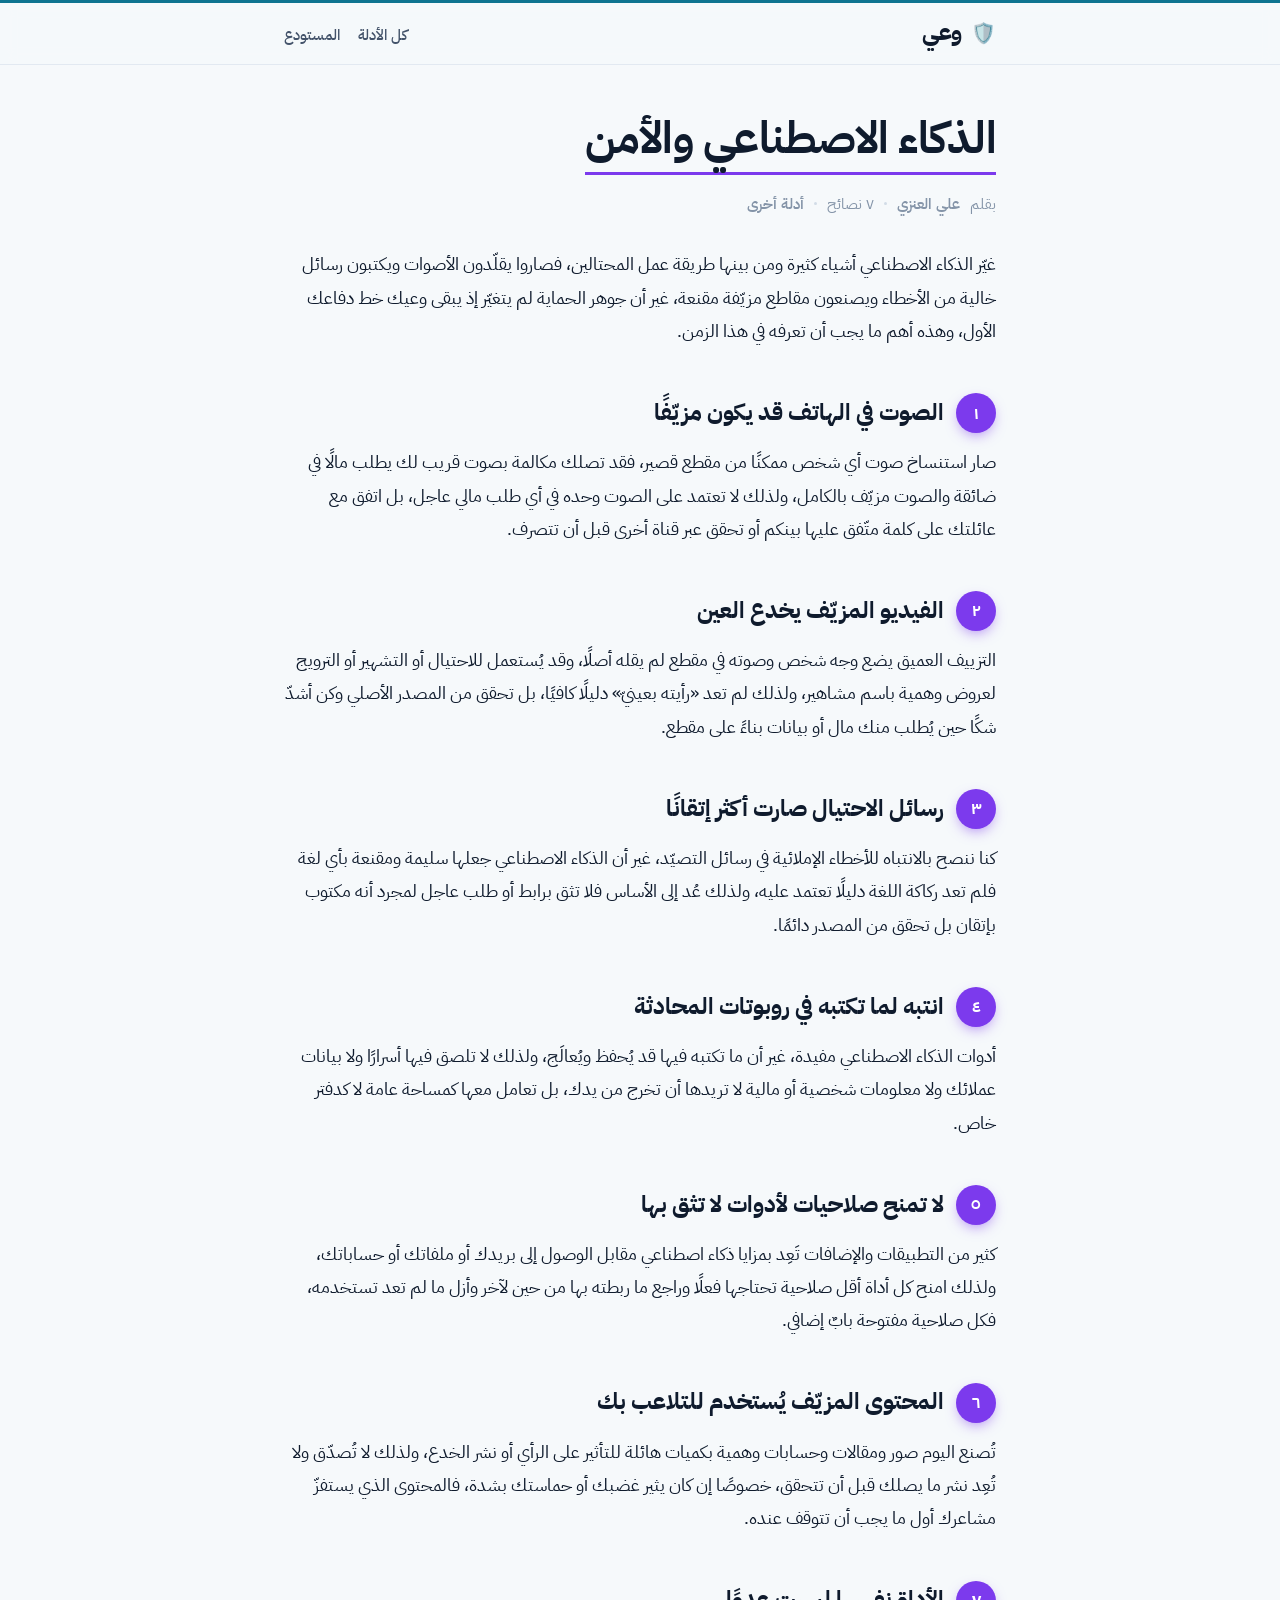
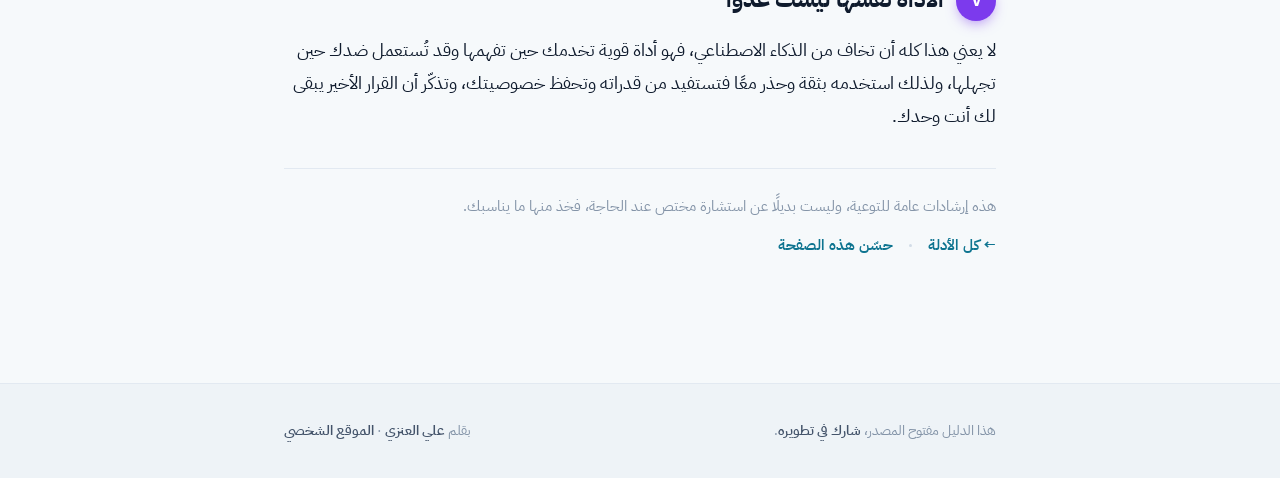
==== commit 9cde4d10: "Remove all English from the reading experience, and enrich the content - UI is now fully Arabic: bra" ====
--- a/content/ai-security.html
+++ b/content/ai-security.html
@@ -19,7 +19,7 @@
 <body>
 <div class="progress" id="progress"></div>
 <button class="totop" id="totop" aria-label="أعلى الصفحة">↑</button>
-<div class="topbar"><div class="wrap"><a class="brand" href="../"><span class="logo">🛡️</span><span class="ar-name">وعي</span><span class="lat">Wa3i</span></a><nav class="topnav"><a href="../">كل الأدلة</a><a href="https://github.com/SiteQ8/Wa3i">GitHub</a></nav></div></div>
+<div class="topbar"><div class="wrap"><a class="brand" href="../"><span class="logo">🛡️</span><span class="ar-name">وعي</span></a><nav class="topnav"><a href="../">كل الأدلة</a><a href="https://github.com/SiteQ8/Wa3i">المستودع</a></nav></div></div>
 <main class="wrap prose" style="--cat:#7c3aed">
 <h1>الذكاء الاصطناعي والأمن</h1>
 <div class="byline">بقلم <a href="https://github.com/SiteQ8">علي العنزي</a><span class="dot"></span>٧ نصائح<span class="dot"></span><a href="../">أدلة أخرى</a></div>
@@ -27,7 +27,7 @@
 <h2 class="reveal"><span class="n">١</span> الصوت في الهاتف قد يكون مزيّفًا</h2>
 <p class="reveal">صار استنساخ صوت أي شخص ممكنًا من مقطع قصير، فقد تصلك مكالمة بصوت قريب لك يطلب مالًا في ضائقة والصوت مزيّف بالكامل، ولذلك لا تعتمد على الصوت وحده في أي طلب مالي عاجل، بل اتفق مع عائلتك على كلمة متّفق عليها بينكم أو تحقق عبر قناة أخرى قبل أن تتصرف.</p>
 <h2 class="reveal"><span class="n">٢</span> الفيديو المزيّف يخدع العين</h2>
-<p class="reveal">التزييف العميق (<span class="en">Deepfake</span>) يضع وجه شخص وصوته في مقطع لم يقله أصلًا، وقد يُستعمل للاحتيال أو التشهير أو الترويج لعروض وهمية باسم مشاهير، ولذلك لم تعد «رأيته بعينيّ» دليلًا كافيًا، بل تحقق من المصدر الأصلي وكن أشدّ شكًا حين يُطلب منك مال أو بيانات بناءً على مقطع.</p>
+<p class="reveal">التزييف العميق يضع وجه شخص وصوته في مقطع لم يقله أصلًا، وقد يُستعمل للاحتيال أو التشهير أو الترويج لعروض وهمية باسم مشاهير، ولذلك لم تعد «رأيته بعينيّ» دليلًا كافيًا، بل تحقق من المصدر الأصلي وكن أشدّ شكًا حين يُطلب منك مال أو بيانات بناءً على مقطع.</p>
 <h2 class="reveal"><span class="n">٣</span> رسائل الاحتيال صارت أكثر إتقانًا</h2>
 <p class="reveal">كنا ننصح بالانتباه للأخطاء الإملائية في رسائل التصيّد، غير أن الذكاء الاصطناعي جعلها سليمة ومقنعة بأي لغة فلم تعد ركاكة اللغة دليلًا تعتمد عليه، ولذلك عُد إلى الأساس فلا تثق برابط أو طلب عاجل لمجرد أنه مكتوب بإتقان بل تحقق من المصدر دائمًا.</p>
 <h2 class="reveal"><span class="n">٤</span> انتبه لما تكتبه في روبوتات المحادثة</h2>
@@ -40,7 +40,7 @@
 <p class="reveal">لا يعني هذا كله أن تخاف من الذكاء الاصطناعي، فهو أداة قوية تخدمك حين تفهمها وقد تُستعمل ضدك حين تجهلها، ولذلك استخدمه بثقة وحذر معًا فتستفيد من قدراته وتحفظ خصوصيتك، وتذكّر أن القرار الأخير يبقى لك أنت وحدك.</p>
 <div class="pagefoot"><div class="row"><span class="grow">هذه إرشادات عامة للتوعية، وليست بديلًا عن استشارة مختص عند الحاجة، فخذ منها ما يناسبك.</span></div><div class="row" style="margin-top:12px"><a href="../">&larr; كل الأدلة</a><span class="fdot"></span><a href="https://github.com/SiteQ8/Wa3i/edit/main/content/ai-security.md">حسّن هذه الصفحة</a></div></div>
 </main>
-<footer class="sitefoot"><div class="wrap"><span>مفتوح المصدر. <a href="https://github.com/SiteQ8/Wa3i">شارك في تطويره على GitHub</a>.</span><span class="lat">By <a href="https://github.com/SiteQ8">Ali AlEnezi</a> &middot; <a href="https://3li.info">3li.info</a></span></div></footer>
+<footer class="sitefoot"><div class="wrap"><span>هذا الدليل مفتوح المصدر، <a href="https://github.com/SiteQ8/Wa3i">شارك في تطويره</a>.</span><span>بقلم <a href="https://github.com/SiteQ8">علي العنزي</a> &middot; <a href="https://3li.info">الموقع الشخصي</a></span></div></footer>
 <script>(function () {
   var d = document, root = d.documentElement;
   root.classList.add("js");
--- a/style.css
+++ b/style.css
@@ -12,18 +12,18 @@
 a{color:var(--teal);text-decoration:none}
 a:hover{text-decoration:underline}
 .wrap{max-width:760px;margin:0 auto;padding:0 24px}
-.en{font-family:var(--latin);direction:ltr;unicode-bidi:isolate;font-weight:600;font-size:.94em}
+.en{font-family:var(--ar);direction:ltr;unicode-bidi:isolate;font-weight:600;font-size:.94em}
 
 /* top bar */
 .topbar{border-top:3px solid var(--teal);background:rgba(246,249,251,.9);-webkit-backdrop-filter:blur(8px);backdrop-filter:blur(8px);border-bottom:1px solid var(--line);position:sticky;top:0;z-index:30}
 .topbar .wrap{display:flex;align-items:center;justify-content:space-between;gap:14px;min-height:60px;padding-top:9px;padding-bottom:9px}
 .brand{display:flex;align-items:baseline;gap:9px;white-space:nowrap}
 .brand .ar-name{font-weight:700;font-size:23px;color:var(--ink);letter-spacing:-.3px}
-.brand .lat{font-family:var(--latin);font-size:13px;color:var(--muted);font-weight:600}
+.brand .lat{font-family:var(--ar);font-size:13px;color:var(--muted);font-weight:600}
 .brand:hover{text-decoration:none}
 .brand:hover .ar-name{color:var(--teal)}
 .topnav{white-space:nowrap;flex:none}
-.topnav a{font-family:var(--latin);color:var(--soft);font-size:14.5px;font-weight:500;margin-right:18px}
+.topnav a{font-family:var(--ar);color:var(--soft);font-size:14.5px;font-weight:500;margin-right:18px}
 .topnav a:first-child{margin-right:0}
 .topnav a:hover{color:var(--teal);text-decoration:none}
 
@@ -34,7 +34,7 @@
 .hero .lede{color:var(--soft);font-size:20px;margin-top:18px;max-width:60ch}
 
 .banner{margin:30px 0 8px;background:linear-gradient(135deg,var(--amber-wash),#fff);border:1px solid #f6cba3;border-right:5px solid var(--amber);border-radius:16px;padding:24px 26px}
-.banner .tag{display:inline-block;font-family:var(--latin);font-size:12px;font-weight:700;letter-spacing:.5px;color:#fff;background:var(--amber);border-radius:6px;padding:3px 10px;margin-bottom:12px}
+.banner .tag{display:inline-block;font-family:var(--ar);font-size:12px;font-weight:700;letter-spacing:.5px;color:#fff;background:var(--amber);border-radius:6px;padding:3px 10px;margin-bottom:12px}
 .banner h2{font-size:26px;font-weight:700;color:#7c2d12;line-height:1.35}
 .banner p{color:#9a3412;font-size:16.5px;margin-top:10px;max-width:62ch}
 .banner .cta{display:inline-block;margin-top:16px;background:var(--amber);color:#fff;font-weight:600;font-size:15.5px;border-radius:11px;padding:11px 20px;transition:.15s}
@@ -42,7 +42,7 @@
 
 /* section heads */
 .sec-head{margin:44px 0 18px}
-.sec-eyebrow{font-family:var(--latin);color:var(--teal);font-size:12.5px;letter-spacing:1px;text-transform:uppercase;font-weight:600}
+.sec-eyebrow{font-family:var(--ar);color:var(--teal);font-size:12.5px;letter-spacing:1px;text-transform:uppercase;font-weight:600}
 .sec-title{font-size:26px;font-weight:700;margin-top:6px}
 
 /* collection cards */
@@ -52,18 +52,18 @@
 .card.feat{border-right:5px solid var(--amber);background:linear-gradient(135deg,var(--amber-wash),var(--surface) 55%)}
 .card .emoji{font-size:25px;line-height:1;margin-bottom:12px;display:block}
 .card h3{font-size:22px;font-weight:700;color:var(--ink);margin-bottom:7px}
-.card .featpill{font-family:var(--latin);font-size:11px;font-weight:700;color:#fff;background:var(--amber);border-radius:6px;padding:2px 9px;margin-right:8px;vertical-align:middle}
+.card .featpill{font-family:var(--ar);font-size:11px;font-weight:700;color:#fff;background:var(--amber);border-radius:6px;padding:2px 9px;margin-right:8px;vertical-align:middle}
 .card p{color:var(--soft);font-size:16px;line-height:1.75;margin:0}
 .card .go{color:var(--teal);font-weight:600;font-size:14.5px;margin-top:14px;display:inline-block}
 
 /* prose (content pages) */
 .prose{padding-top:46px;padding-bottom:24px}
-.byline{color:var(--muted);font-size:14.5px;font-family:var(--latin);margin:16px 0 30px;display:flex;gap:10px;align-items:center;flex-wrap:wrap;direction:rtl}
+.byline{color:var(--muted);font-size:14.5px;font-family:var(--ar);margin:16px 0 30px;display:flex;gap:10px;align-items:center;flex-wrap:wrap;direction:rtl}
 .byline a{color:var(--muted);font-weight:600}
 .byline .dot{width:3px;height:3px;border-radius:50%;background:var(--line2)}
 .prose p{margin:0 0 20px;color:var(--ink)}
 .prose h2{font-size:23px;font-weight:700;line-height:1.5;margin:38px 0 12px;padding-top:8px;color:var(--ink)}
-.prose h2 .n{color:var(--teal);font-family:var(--latin);font-weight:700;margin-left:8px}
+.prose h2 .n{color:var(--teal);font-family:var(--ar);font-weight:700;margin-left:8px}
 .prose strong{font-weight:700}
 .prose hr{border:0;border-top:1px solid var(--line);margin:34px 0}
 
@@ -72,12 +72,12 @@
 .gsearch input{width:100%;font-family:var(--ar);font-size:16.5px;color:var(--ink);background:var(--surface);border:1px solid var(--line2);border-radius:12px;padding:13px 16px;outline:none;text-align:right}
 .gsearch input:focus{border-color:var(--teal-mid)}
 .gsearch input::placeholder{color:var(--muted)}
-.gcount{color:var(--muted);font-size:14px;font-family:var(--latin);margin:6px 2px 16px}
+.gcount{color:var(--muted);font-size:14px;font-family:var(--ar);margin:6px 2px 16px}
 .gcount b{color:var(--ink)}
 .terms{display:flex;flex-direction:column;gap:10px;padding-bottom:20px}
 .term{background:var(--surface);border:1px solid var(--line);border-radius:13px;padding:15px 18px}
 .term .head{display:flex;align-items:baseline;gap:12px;flex-wrap:wrap}
-.term .en-term{font-family:var(--latin);direction:ltr;font-weight:700;font-size:16px;color:var(--teal)}
+.term .en-term{font-family:var(--ar);direction:ltr;font-weight:700;font-size:16px;color:var(--teal)}
 .term .ar-term{font-weight:700;font-size:17px;color:var(--ink)}
 .term .def{color:var(--soft);font-size:15.5px;margin-top:6px;line-height:1.7}
 .gempty{display:none;text-align:center;color:var(--muted);background:var(--surface);border:1px dashed var(--line2);border-radius:14px;padding:36px 20px}
@@ -91,7 +91,7 @@
 footer.sitefoot{border-top:1px solid var(--line);background:var(--bg2);padding:34px 0;margin-top:44px}
 .sitefoot .wrap{color:var(--muted);font-size:14px;display:flex;justify-content:space-between;flex-wrap:wrap;gap:12px}
 .sitefoot a{color:var(--soft);font-weight:600}
-.sitefoot .lat{font-family:var(--latin)}
+.sitefoot .lat{font-family:var(--ar)}
 
 @media(max-width:560px){
   body{font-size:17px}
@@ -118,7 +118,7 @@
 /* printable checklist page */
 .checklist{padding-top:40px;padding-bottom:40px}
 .cl-head{text-align:center;margin-bottom:26px}
-.cl-badge{display:inline-block;font-family:var(--latin);font-size:12px;font-weight:700;letter-spacing:.5px;color:#fff;background:var(--amber);border-radius:6px;padding:3px 11px;margin-bottom:14px}
+.cl-badge{display:inline-block;font-family:var(--ar);font-size:12px;font-weight:700;letter-spacing:.5px;color:#fff;background:var(--amber);border-radius:6px;padding:3px 11px;margin-bottom:14px}
 .cl-head h1{font-size:34px;line-height:1.3}
 .cl-sub{color:var(--soft);font-size:16.5px;margin-top:10px;max-width:52ch;margin-inline:auto}
 .printbtn{margin-top:20px;font-family:var(--ar);cursor:pointer;background:var(--teal);color:#fff;border:0;border-radius:11px;padding:11px 22px;font-size:15.5px;font-weight:600;transition:.15s}
@@ -133,7 +133,7 @@
 .cl-list .txt{font-size:17px;font-weight:500;color:var(--ink)}
 .cl-list input:checked ~ .txt{color:var(--muted);text-decoration:line-through}
 .cl-foot{text-align:center;color:var(--muted);font-size:14px;margin-top:28px;font-weight:600}
-.cl-foot{font-family:var(--latin)}
+.cl-foot{font-family:var(--ar)}
 
 @media print{
   body{background:#fff;font-size:14px}
@@ -180,7 +180,7 @@
 .card .go{color:var(--cat)}
 .card.feat{background:linear-gradient(135deg,var(--amber-wash),var(--surface) 55%)}
 .card.game{background:linear-gradient(135deg,#fff1f3,var(--surface) 55%)}
-.tagpill{font-family:var(--latin);font-size:11px;font-weight:700;color:#fff;border-radius:6px;padding:2px 9px;margin-left:8px;vertical-align:middle;white-space:nowrap}
+.tagpill{font-family:var(--ar);font-size:11px;font-weight:700;color:#fff;border-radius:6px;padding:2px 9px;margin-left:8px;vertical-align:middle;white-space:nowrap}
 .tagpill.amber{background:var(--amber)}
 .tagpill.rose{background:#e11d48}
 
@@ -188,7 +188,7 @@
 .prose{--catwash:color-mix(in srgb,var(--cat) 10%,transparent)}
 .prose h1{border-bottom:3px solid var(--cat);display:inline-block;padding-bottom:6px}
 .prose h2{display:flex;align-items:center;gap:12px;flex-wrap:wrap}
-.prose h2 .n{flex:none;width:40px;height:40px;border-radius:50%;background:var(--cat);color:#fff;display:inline-flex;align-items:center;justify-content:center;font-family:var(--latin);font-weight:700;font-size:17px;margin-left:0;box-shadow:0 5px 14px -4px color-mix(in srgb,var(--cat) 65%,transparent)}
+.prose h2 .n{flex:none;width:40px;height:40px;border-radius:50%;background:var(--cat);color:#fff;display:inline-flex;align-items:center;justify-content:center;font-family:var(--ar);font-weight:700;font-size:17px;margin-left:0;box-shadow:0 5px 14px -4px color-mix(in srgb,var(--cat) 65%,transparent)}
 .callout{border-right-color:var(--cat)}
 
 /* glossary search box with icon */
@@ -209,7 +209,7 @@
 .cl-progress{max-width:600px;margin:0 auto 18px;display:flex;align-items:center;gap:14px}
 .cl-track{flex:1;height:12px;background:var(--bg2);border-radius:20px;overflow:hidden}
 .cl-track #cl-bar{display:block;height:100%;width:0;background:linear-gradient(90deg,#f59e0b,#ea580c);border-radius:20px;transition:width .45s cubic-bezier(.2,.8,.2,1)}
-.cl-lbl{font-family:var(--latin);font-size:14px;font-weight:700;color:var(--amber);flex:none;min-width:52px;text-align:left}
+.cl-lbl{font-family:var(--ar);font-size:14px;font-weight:700;color:var(--amber);flex:none;min-width:52px;text-align:left}
 .cl-list input:checked + .box{background:var(--cat);border-color:var(--cat)}
 .cl-list .box{border-color:color-mix(in srgb,var(--cat) 55%,var(--line2))}
 .cl-list li{transition:.15s}
@@ -226,7 +226,7 @@
 #q-progwrap{margin-bottom:16px}
 .q-progbar{height:8px;background:var(--bg2);border-radius:20px;overflow:hidden;margin-bottom:8px}
 .q-progbar #q-bar{display:block;height:100%;width:0;background:linear-gradient(90deg,#fb7185,#e11d48);border-radius:20px;transition:width .45s cubic-bezier(.2,.8,.2,1)}
-#q-prog{color:var(--muted);font-family:var(--latin);font-size:13.5px;font-weight:600}
+#q-prog{color:var(--muted);font-family:var(--ar);font-size:13.5px;font-weight:600}
 .q-card{background:var(--surface);border:1px solid var(--line);border-radius:18px;padding:24px;box-shadow:0 12px 34px -20px rgba(0,0,0,.2);transition:.25s}
 .q-card.is-phish{border-color:#fca5a5;background:linear-gradient(180deg,#fef2f2,var(--surface) 55%)}
 .q-card.is-safe{border-color:#86efac;background:linear-gradient(180deg,#f0fdf4,var(--surface) 55%)}
@@ -247,10 +247,14 @@
 .q-next:hover{background:#08111e}
 .q-result{display:none;text-align:center;background:var(--surface);border:1px solid var(--line);border-radius:18px;padding:38px 24px;animation:pop .45s ease}
 .q-emoji{font-size:58px;line-height:1}
-.q-score{font-family:var(--latin);font-size:46px;font-weight:800;color:var(--ink);margin:10px 0}
+.q-score{font-family:var(--ar);font-size:46px;font-weight:800;color:var(--ink);margin:10px 0}
 .q-final{color:var(--soft);font-size:17px;margin-bottom:22px}
 .q-retry{background:#e11d48;color:#fff;border:0;border-radius:12px;padding:13px 26px;font-family:var(--ar);font-size:15.5px;font-weight:600;cursor:pointer}
 .q-retry:hover{background:#be123c}
 
 /* confetti */
 .confetti-canvas{position:fixed;inset:0;pointer-events:none;z-index:200}
+
+/* monolingual Arabic glossary term */
+.ar-term-big{font-weight:700;font-size:18px;color:var(--ink);line-height:1.6}
+.term .def{margin-top:6px}
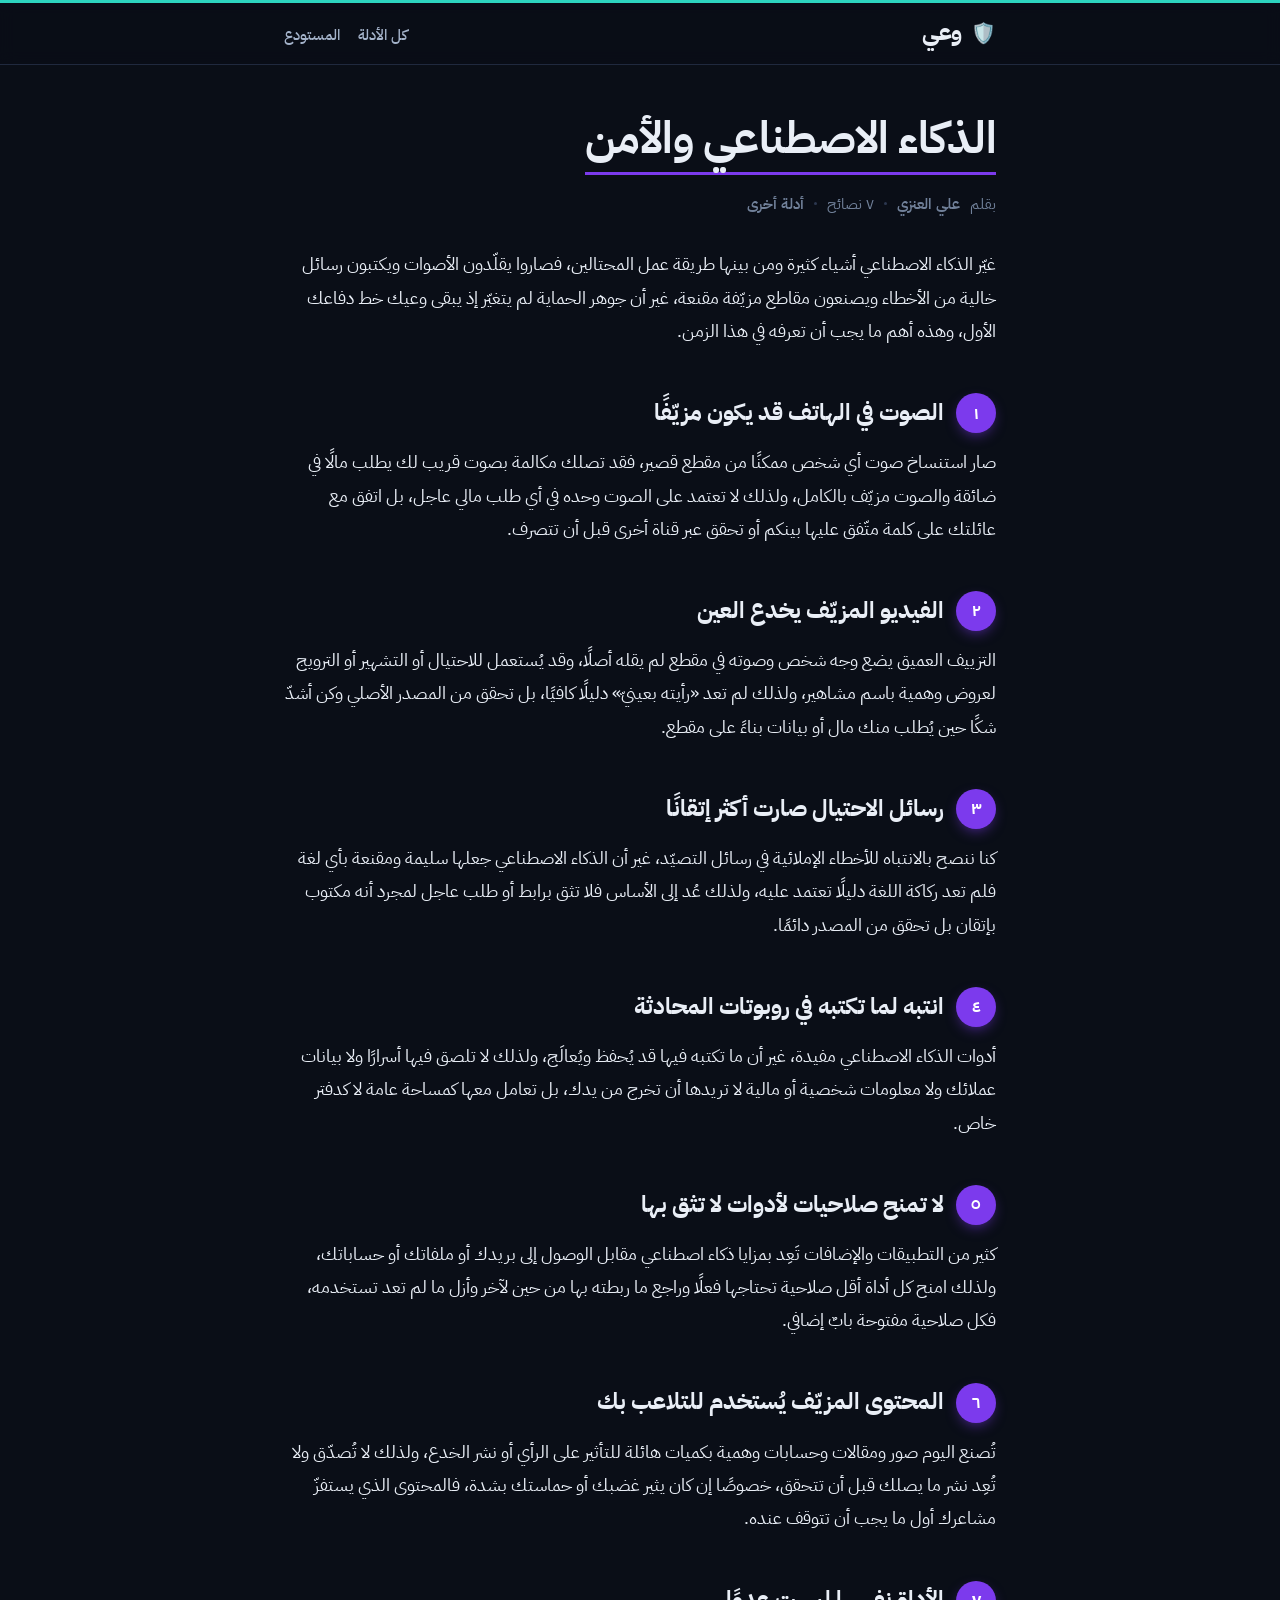
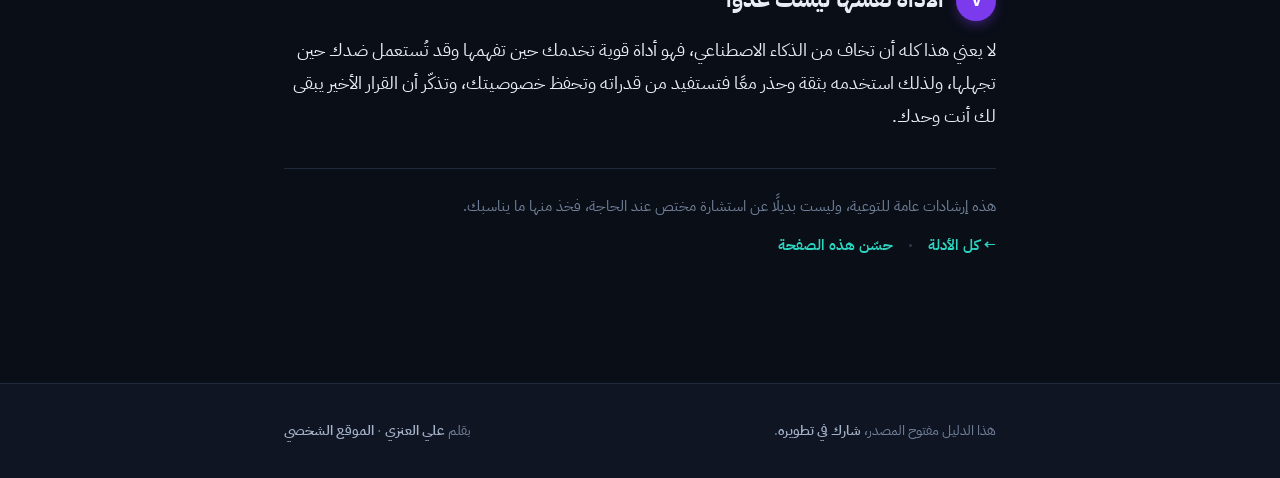
==== commit 869a2bbc: "Add a share your score button to the phishing quiz Shares the result and a link to the quiz through " ====
--- a/content/ai-security.html
+++ b/content/ai-security.html
@@ -196,8 +196,13 @@
       result.innerHTML = '<div class="q-emoji">' + (score === data.length ? "\uD83C\uDFC6" : (pct >= 60 ? "\uD83D\uDC4F" : "\uD83D\uDCA1")) + "</div>"
         + '<div class="q-score" dir="ltr">' + toAr(score) + " / " + toAr(data.length) + "</div>"
         + '<p class="q-final">' + msgTxt + "</p>"
-        + '<button class="q-retry">أعد المحاولة</button>';
+        + '<div class="q-actions"><button class="q-retry">أعد المحاولة</button><button class="q-share">شارك نتيجتك \uD83D\uDCE4</button></div>';
       if (score === data.length) confetti();
+      result.querySelector(".q-share").addEventListener("click", function () {
+        var txt = "حصلت على " + toAr(score) + " من " + toAr(data.length) + " في اختبار «هل هذه رسالة تصيّد؟» من وعي، اختبر نفسك: https://siteq8.github.io/Wa3i/content/quiz.html";
+        if (navigator.share) { navigator.share({ text: txt }).catch(function () {}); }
+        else { window.open("https://wa.me/?text=" + encodeURIComponent(txt), "_blank"); }
+      });
       result.querySelector(".q-retry").addEventListener("click", function () {
         i = 0; score = 0; result.style.display = "none"; card.style.display = "";
         if (progwrap) progwrap.style.display = ""; render();
--- a/style.css
+++ b/style.css
@@ -1,8 +1,8 @@
 :root{
-  --bg:#f6f9fb; --bg2:#eef3f7; --surface:#ffffff; --ink:#0f1b2d; --soft:#43536a;
-  --muted:#8494a8; --line:#e2e9f1; --line2:#d2dce7;
-  --teal:#0e7490; --teal-soft:#0891b2; --teal-wash:#e6f3f7; --teal-mid:#7cc3d6;
-  --amber:#ea580c; --amber-soft:#f97316; --amber-wash:#fff2e8;
+  --bg:#0a0e17; --bg2:#0f1522; --surface:#141c2b; --ink:#e9eef6; --soft:#a4b3ca;
+  --muted:#71819a; --line:#20293e; --line2:#2c3850;
+  --teal:#2dd4bf; --teal-soft:#5eead4; --teal-wash:rgba(45,212,191,.14); --teal-mid:rgba(45,212,191,.5);
+  --amber:#fb923c; --amber-soft:#fdba74; --amber-wash:rgba(251,146,60,.14);
   --ar:'IBM Plex Sans Arabic','Cairo','Segoe UI',Tahoma,sans-serif;
   --latin:'Inter','IBM Plex Sans Arabic',-apple-system,Segoe UI,sans-serif;
 }
@@ -258,3 +258,38 @@
 /* monolingual Arabic glossary term */
 .ar-term-big{font-weight:700;font-size:18px;color:var(--ink);line-height:1.6}
 .term .def{margin-top:6px}
+
+/* ============ dark theme component fixes ============ */
+.topbar{background:rgba(10,14,23,.85)}
+.hero .bigname{background:linear-gradient(115deg,#2dd4bf,#22d3ee,#fb923c,#22d3ee);background-size:300% 300%;-webkit-background-clip:text;background-clip:text;-webkit-text-fill-color:transparent}
+.card .chip{background:color-mix(in srgb,var(--cat) 24%,var(--surface));box-shadow:inset 0 0 0 1px color-mix(in srgb,var(--cat) 40%,transparent)}
+.card.feat{background:linear-gradient(135deg,color-mix(in srgb,var(--amber) 15%,var(--surface)),var(--surface) 62%)}
+.card.game{background:linear-gradient(135deg,color-mix(in srgb,#e11d48 15%,var(--surface)),var(--surface) 62%)}
+.banner{background:linear-gradient(135deg,color-mix(in srgb,var(--amber) 17%,var(--surface)),var(--surface) 60%);border:1px solid color-mix(in srgb,var(--amber) 35%,var(--line))}
+.banner h2{color:#fdba74}
+.banner p{color:#e6c2a2}
+.banner .cta{color:#0a0e17}
+.callout{background:color-mix(in srgb,var(--amber) 13%,var(--surface));border:1px solid color-mix(in srgb,var(--amber) 30%,var(--line));color:#e6c2a2}
+.callout:hover{background:color-mix(in srgb,var(--amber) 19%,var(--surface))}
+.callout b{color:#fdba74}
+.cl-done{background:linear-gradient(135deg,color-mix(in srgb,var(--amber) 17%,var(--surface)),var(--surface) 70%);border:1px solid color-mix(in srgb,var(--amber) 35%,var(--line));color:#e6c2a2}
+.cl-done b{color:#fdba74}
+.printbtn{color:#04141a}
+.totop{color:#04141a}
+.tagpill.amber{color:#0a0e17}
+.q-card.is-phish{border-color:color-mix(in srgb,#f43f5e 45%,var(--line));background:linear-gradient(180deg,color-mix(in srgb,#f43f5e 13%,var(--surface)),var(--surface) 60%)}
+.q-card.is-safe{border-color:color-mix(in srgb,#22c55e 45%,var(--line));background:linear-gradient(180deg,color-mix(in srgb,#22c55e 13%,var(--surface)),var(--surface) 60%)}
+.q-msg{border-right-color:color-mix(in srgb,var(--cat) 60%,var(--muted))}
+.q-btn.phish{border-color:color-mix(in srgb,#f43f5e 40%,var(--line));color:#fb7185}
+.q-btn.phish:hover{background:color-mix(in srgb,#f43f5e 14%,var(--surface));border-color:#f43f5e}
+.q-btn.safe{border-color:color-mix(in srgb,#22c55e 40%,var(--line));color:#4ade80}
+.q-btn.safe:hover{background:color-mix(in srgb,#22c55e 14%,var(--surface));border-color:#22c55e}
+.q-fb.ok{background:color-mix(in srgb,#22c55e 13%,var(--surface));border:1px solid color-mix(in srgb,#22c55e 40%,var(--line));color:#86efac}
+.q-fb.no{background:color-mix(in srgb,#f43f5e 13%,var(--surface));border:1px solid color-mix(in srgb,#f43f5e 40%,var(--line));color:#fda4af}
+.q-next{background:var(--ink);color:var(--bg)}
+.q-next:hover{background:#fff}
+
+/* quiz share button */
+.q-actions{display:flex;gap:10px;justify-content:center;flex-wrap:wrap}
+.q-share{background:transparent;color:#fb7185;border:2px solid rgba(225,29,72,.55);border-radius:12px;padding:11px 22px;font-family:var(--ar);font-size:15.5px;font-weight:600;cursor:pointer;transition:.15s}
+.q-share:hover{background:rgba(225,29,72,.14);border-color:#e11d48}
